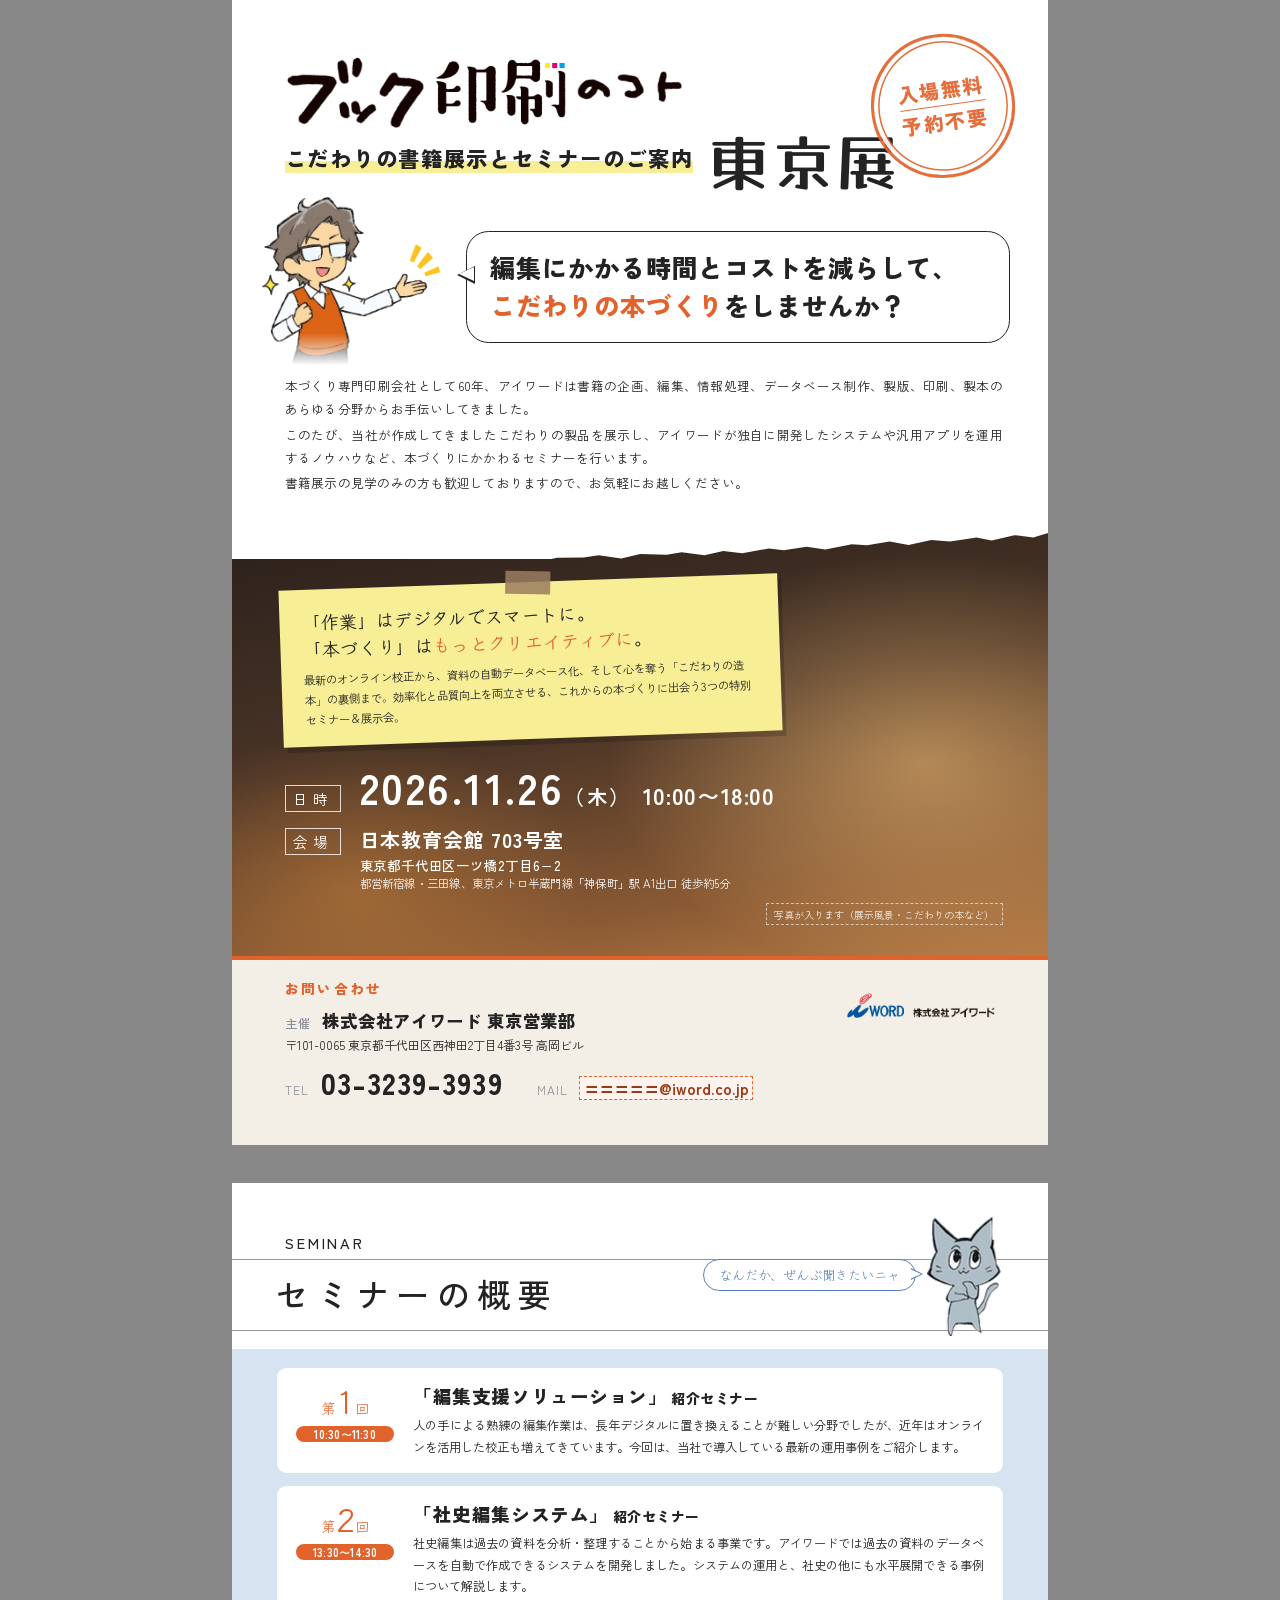
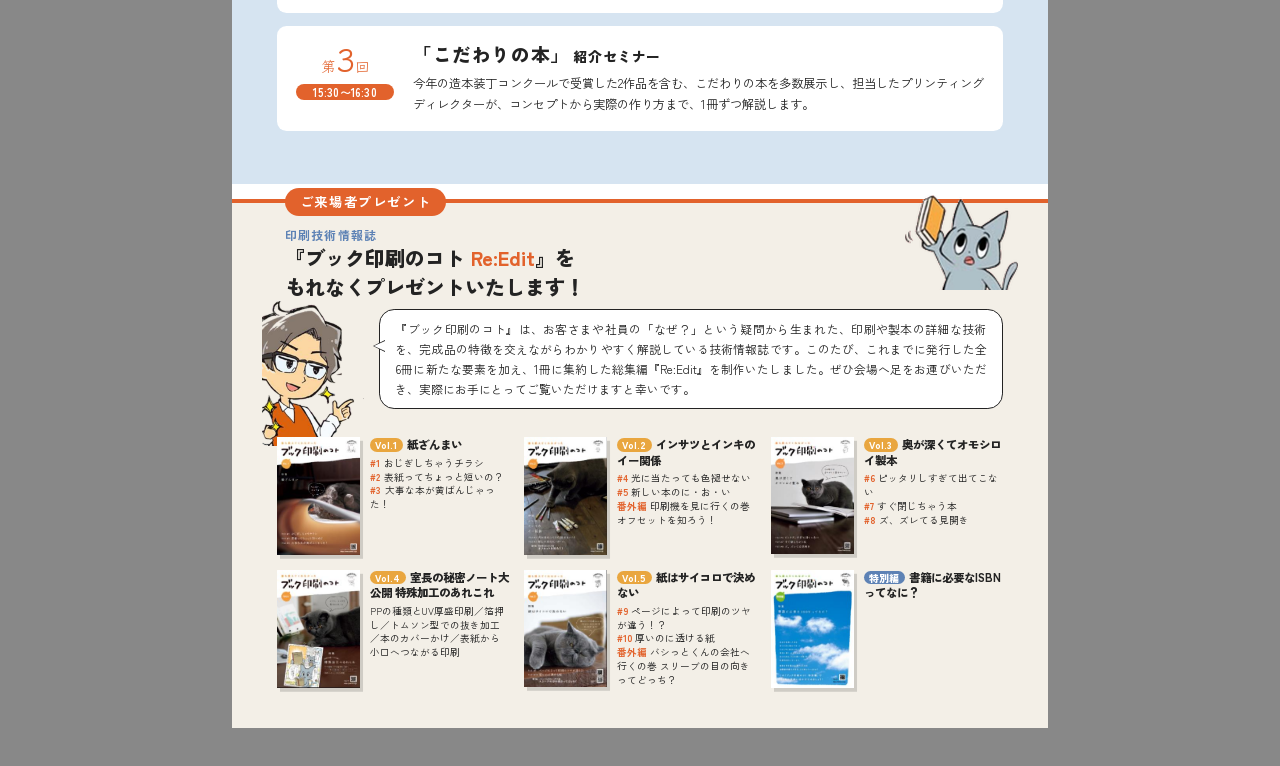
==== flyer/tokyo/index.html @ de614050 "A4両面の東京展版（B案）を新規作成、赤字ツールを切り替え Co-Authored-By: Claude Opus 5.5 <noreply@anthropic.com> Claude-Session" ====
<!doctype html>
<html lang="ja">
<head>
<meta charset="utf-8">
<title>ブック印刷のコト 東京展 チラシ</title>
<link rel="preconnect" href="https://fonts.googleapis.com">
<link rel="preconnect" href="https://fonts.gstatic.com" crossorigin>
<link href="https://fonts.googleapis.com/css2?family=Yusei+Magic&family=Klee+One:wght@600&family=Zen+Kaku+Gothic+New:wght@400;500;700;900&display=swap" rel="stylesheet">
<style>
/*
  仕様：A4片面×2（表・裏）
  用紙サイズ 216×303mm ＝ A4（210×297）＋塗り足し各3mm
  デザイン：前版（A3二つ折り）のテイストを継承／原稿：松谷さんWord版
*/
:root{
  --ink:#232323;
  --blue:#d6e4f1;
  --blue-d:#5d82b5;
  --orange:#e2622c;
  --mustard:#e9a63f;
  --yellow:#f7ee95;
  --cream:#f3efe7;
  --gray:#8b8f96;
  --bleed:3mm;
}
@page{size:216mm 303mm;margin:0}
*{box-sizing:border-box;margin:0;padding:0}
html,body{background:#888}
body{font-family:"Zen Kaku Gothic New",sans-serif;color:var(--ink);-webkit-print-color-adjust:exact;print-color-adjust:exact}
.sheet{width:216mm;height:303mm;position:relative;overflow:hidden;background:#fff;page-break-after:always;margin:0 auto 10mm}
@media print{.sheet{margin:0}}
.ph{background:#fff3ef;outline:.3mm dashed var(--orange);padding:0 1mm;color:#9a3a14}

/* ===== 表面 ===== */
.front .logo{position:absolute;top:calc(var(--bleed) + 11mm);left:12mm;width:112mm}
.front .tenji{position:absolute;top:calc(var(--bleed) + 31mm);left:126mm;font-family:"Yusei Magic",sans-serif;font-size:46pt;line-height:1;letter-spacing:.06em;white-space:nowrap}
.front .guide{position:absolute;top:calc(var(--bleed) + 35mm);left:14mm;font-weight:900;font-size:16pt;letter-spacing:.08em;line-height:1.3}
.front .guide span{background:linear-gradient(transparent 62%, var(--yellow) 62%)}
.front .stamp{position:absolute;top:calc(var(--bleed) + 6mm);right:9mm;width:38mm;height:38mm;border-radius:50%;border:1mm solid var(--orange);box-shadow:inset 0 0 0 1.1mm #fff,inset 0 0 0 1.5mm var(--orange);color:var(--orange);display:flex;flex-direction:column;align-items:center;justify-content:center;gap:1mm;font-weight:900;transform:rotate(-8deg);opacity:.92;z-index:3}
.front .stamp span{font-size:15pt;letter-spacing:.08em;line-height:1.2}
.front .stamp span:first-child{border-bottom:.4mm solid var(--orange);padding-bottom:1mm}
.front .presen{position:absolute;top:calc(var(--bleed) + 49mm);left:8mm;width:47mm;-webkit-mask-image:linear-gradient(to bottom,#000 80%,transparent 99%);mask-image:linear-gradient(to bottom,#000 80%,transparent 99%)}
.front .sub{position:absolute;top:calc(var(--bleed) + 58mm);left:62mm;right:10mm;background:#fff;border:.5mm solid var(--ink);border-radius:6mm;padding:4.5mm 6mm;font-weight:900;font-size:19pt;line-height:1.5;letter-spacing:.04em}
.front .sub em{font-style:normal;color:var(--orange)}
.front .sub::before{content:"";position:absolute;left:-5.2mm;top:9mm;border:2.6mm solid transparent;border-right:4.8mm solid var(--ink)}
.front .sub::after{content:"";position:absolute;left:-4.1mm;top:9.5mm;border:2.1mm solid transparent;border-right:4.2mm solid #fff}
.front .intro{position:absolute;top:calc(var(--bleed) + 96mm);left:14mm;right:12mm;font-size:9.4pt;line-height:1.85;text-align:justify;letter-spacing:.02em}
.front .intro p+p{margin-top:.6mm}
.front .photo{position:absolute;left:0;right:0;top:140mm;height:113mm;
  background:
    radial-gradient(120mm 80mm at 85% 55%, rgba(240,190,120,.55), transparent 70%),
    radial-gradient(90mm 60mm at 15% 85%, rgba(200,130,60,.5), transparent 70%),
    linear-gradient(170deg,#2b211c 0%,#4a3426 45%,#8a5a34 80%,#b47a44 100%);}
.front .torn{position:absolute;left:0;top:136mm;width:216mm;height:12mm;z-index:1}
.front .photo-note{position:absolute;right:12mm;top:239mm;font-size:7.5pt;color:rgba(255,255,255,.8);border:.3mm dashed rgba(255,255,255,.6);padding:.6mm 2mm}
.front .sticky{position:absolute;top:154mm;left:13mm;width:132mm;background:var(--yellow);padding:5mm 6mm 4.5mm;transform:rotate(-2deg);box-shadow:1mm 1.5mm 0 rgba(0,0,0,.18);z-index:2}
.front .sticky::before{content:"";position:absolute;top:-3mm;left:50%;width:12mm;height:6mm;margin-left:-6mm;background:#9a7d5e;opacity:.85;transform:rotate(3deg)}
.front .sticky h3{font-family:"Klee One",cursive;font-weight:600;font-size:13.5pt;line-height:1.5;letter-spacing:.02em}
.front .sticky h3 em{font-style:normal;color:var(--orange)}
.front .sticky p{font-size:8.6pt;line-height:1.75;margin-top:1.8mm}
.front .when{position:absolute;left:14mm;right:12mm;top:200mm;color:#fff;display:grid;grid-template-columns:auto 1fr;column-gap:5mm;row-gap:2mm;align-items:baseline;z-index:2}
.front .when dt{font-size:11pt;letter-spacing:.3em;border:.3mm solid rgba(255,255,255,.8);padding:.5mm 2mm}
.front .when dd{font-size:15pt;letter-spacing:.04em;line-height:1.45;font-weight:700}
.front .when .date{font-size:32pt;font-weight:700;letter-spacing:.06em}
.front .when .date small{font-size:15pt}
.front .when .time{font-size:17pt;margin-left:3mm}
.front .when .addr{display:block;font-size:10pt;font-weight:500;margin-top:.5mm}
.front .when .acc{display:block;font-size:8.6pt;font-weight:400;opacity:.92;letter-spacing:.02em}
.contact-band{position:absolute;left:0;right:0;bottom:0;height:calc(var(--bleed) + 47mm);background:var(--cream);padding:5mm 12mm 0 14mm;border-top:1.2mm solid var(--orange)}
.contact-band h4{font-size:10pt;font-weight:900;letter-spacing:.25em;color:var(--orange)}
.contact-band .org{font-size:13pt;font-weight:900;margin-top:2.5mm;letter-spacing:.04em}
.contact-band .org small{font-size:9pt;color:var(--gray);font-weight:500;margin-right:3mm;letter-spacing:.1em}
.contact-band .adr{font-size:9pt;margin-top:1mm}
.contact-band dl{display:grid;grid-template-columns:auto auto auto 1fr;column-gap:3mm;align-items:baseline;margin-top:2mm}
.contact-band dt{font-size:9pt;color:var(--gray);letter-spacing:.1em}
.contact-band dd{font-size:11.5pt;font-weight:700}
.contact-band dd.tel{font-size:22pt;font-weight:900;letter-spacing:.04em;margin-right:6mm}
.contact-band .iw{position:absolute;right:12mm;top:7mm;width:44mm;mix-blend-mode:multiply}

/* ===== 裏面 ===== */
.back .file-head{position:absolute;top:calc(var(--bleed) + 10mm);left:0;right:0}
.back .file-head .no{display:block;font-size:11pt;letter-spacing:.2em;font-weight:500;padding:0 0 1.5mm 14mm;border-bottom:.3mm solid #999}
.back .file-head h2{font-weight:500;font-size:25pt;letter-spacing:.22em;padding:2.5mm 0 3mm 11.5mm;border-bottom:.3mm solid #999}
.back .nyao{position:absolute;top:calc(var(--bleed) + 6mm);right:12mm;width:20mm;z-index:3}
.back .nyao-say{position:absolute;top:calc(var(--bleed) + 17mm);right:35mm;background:#fff;border:.35mm solid var(--blue-d);border-radius:5mm;padding:1.5mm 4mm;font-family:"Klee One",cursive;font-size:10pt;color:var(--blue-d);z-index:3;white-space:nowrap}
.back .nyao-say::before{content:"";position:absolute;right:-3.6mm;top:2.2mm;border:1.8mm solid transparent;border-left:3.4mm solid var(--blue-d)}
.back .nyao-say::after{content:"";position:absolute;right:-2.9mm;top:2.55mm;border:1.45mm solid transparent;border-left:3mm solid #fff}
.back .panel{position:absolute;left:0;right:0;top:calc(var(--bleed) + 41mm);height:115mm;background:var(--blue)}
.back .cards{position:absolute;top:calc(var(--bleed) + 46mm);left:12mm;right:12mm;display:flex;flex-direction:column;gap:3.5mm}
.card{background:#fff;border-radius:2.5mm;padding:4mm 5mm;display:grid;grid-template-columns:26mm 1fr;gap:5mm;align-items:start}
.card .num{font-family:"Klee One",cursive;text-align:center;line-height:1.1;color:var(--orange)}
.card .num b{font-size:24pt;font-weight:600}
.card .num small{font-size:11pt}
.card .num .tm{display:block;margin-top:2mm;font-family:"Zen Kaku Gothic New";font-size:8.5pt;font-weight:700;color:#fff;background:var(--orange);border-radius:4mm;padding:.5mm 0;letter-spacing:.02em}
.card h3{font-size:14pt;font-weight:900;line-height:1.4;letter-spacing:.03em}
.card h3 small{font-size:10.5pt;margin-left:1mm}
.card p{font-size:9.2pt;line-height:1.75;margin-top:1.5mm;text-align:justify}
.back .gift{position:absolute;left:0;right:0;bottom:0;top:calc(var(--bleed) + 160mm);background:var(--cream);border-top:1.2mm solid var(--orange)}
.back .gift .badge{position:absolute;top:-4mm;left:14mm;background:var(--orange);color:#fff;font-weight:700;font-size:10pt;padding:1.2mm 4mm;border-radius:4mm;letter-spacing:.12em}
.back .gift h3{position:absolute;top:6mm;left:14mm;right:44mm;font-size:15pt;font-weight:900;line-height:1.45}
.back .gift h3 small{display:block;font-size:9pt;color:var(--blue-d);font-weight:700;letter-spacing:.1em}
.back .gift h3 em{font-style:normal;color:var(--orange)}
.back .gift .man{position:absolute;left:8mm;top:26mm;width:27mm}
.back .gift .man-say{position:absolute;left:39mm;right:12mm;top:28mm;background:#fff;border:.35mm solid var(--ink);border-radius:4mm;padding:2.5mm 4mm;font-size:8.8pt;line-height:1.7;text-align:justify}
.back .gift .man-say::before{content:"";position:absolute;left:-3.6mm;top:8mm;border:1.8mm solid transparent;border-right:3.4mm solid var(--ink)}
.back .gift .man-say::after{content:"";position:absolute;left:-2.9mm;top:8.35mm;border:1.45mm solid transparent;border-right:3mm solid #fff}
.back .gift .catb{position:absolute;right:8mm;top:-2mm;width:30mm;z-index:3}
.back .gift .lineup{position:absolute;left:12mm;right:12mm;top:62mm;display:grid;grid-template-columns:repeat(3,1fr);column-gap:4mm;row-gap:4mm}
.vol{display:grid;grid-template-columns:22mm 1fr;gap:2.5mm;align-items:start}
.vol img{width:22mm;box-shadow:.8mm 1mm 0 rgba(0,0,0,.15);display:block}
.vol b{display:block;font-size:8.6pt;font-weight:900;line-height:1.35;margin-bottom:1mm}
.vol b span{display:inline-block;background:var(--mustard);color:#fff;font-size:7.5pt;padding:0 1.5mm;border-radius:2mm;margin-right:1mm}
.vol.sp b span{background:var(--blue-d)}
.vol li{list-style:none;font-size:7.2pt;line-height:1.45;padding-left:.2mm}
.vol li i{font-style:normal;color:var(--orange);font-weight:700;margin-right:.8mm}
</style>
</head>
<body>

<!-- ============ 表面 ============ -->
<section class="sheet front">
  <img class="logo" src="assets/logo_bookinsatsu.png" alt="ブック印刷のコト">
  <span class="tenji">東京展</span>
  <div class="stamp"><span>入場無料</span><span>予約不要</span></div>
  <p class="guide"><span>こだわりの書籍展示とセミナーのご案内</span></p>

  <img class="presen" src="assets/presen.png" alt="メガネの熱血プレゼン男子">
  <p class="sub">編集にかかる時間とコストを減らして、<br><em>こだわりの本づくり</em>をしませんか？</p>

  <div class="intro">
    <p>本づくり専門印刷会社として60年、アイワードは書籍の企画、編集、情報処理、データベース制作、製版、印刷、製本のあらゆる分野からお手伝いしてきました。</p>
    <p>このたび、当社が作成してきましたこだわりの製品を展示し、アイワードが独自に開発したシステムや汎用アプリを運用するノウハウなど、本づくりにかかわるセミナーを行います。</p>
    <p>書籍展示の見学のみの方も歓迎しておりますので、お気軽にお越しください。</p>
  </div>

  <div class="photo"></div>
  <svg class="torn" viewBox="0 0 216 12" preserveAspectRatio="none"><path d="M0 0H216V5l-4 1.2-5-.6-6 1.4-4-.8-7 1.1-5-.4-6 1.3-5-.9-6 1-4-.3-7 1.4-5-.7-6 .9-4-.5-7 1.3-5-.6-5 1.1-6-.8-4 .7-7-.2-5 1.2-6-.9-4 .6-7 .1-5 1-6-.6-5 .9-4-.4-7 1.2-5-.5-6 .8-4-.2-6 1-5-.7-6 .9-5-.3-4 .8-7-.4-5 1-6-.6-7 .8H0z" fill="#fff"/></svg>
  <span class="photo-note">写真が入ります（展示風景・こだわりの本など）</span>
  <div class="sticky">
    <h3>「作業」はデジタルでスマートに。<br>「本づくり」は<em>もっとクリエイティブに</em>。</h3>
    <p>最新のオンライン校正から、資料の自動データベース化、そして心を奪う「こだわりの造本」の裏側まで。効率化と品質向上を両立させる、これからの本づくりに出会う3つの特別セミナー＆展示会。</p>
  </div>

  <dl class="when">
    <dt>日時</dt><dd><span class="date">2026.11.26<small>（木）</small></span><span class="time">10:00〜18:00</span></dd>
    <dt>会場</dt><dd>日本教育会館 703号室<span class="addr">東京都千代田区一ツ橋2丁目6−2</span><span class="acc">都営新宿線・三田線、東京メトロ半蔵門線「神保町」駅 A1出口 徒歩約5分</span></dd>
  </dl>

  <div class="contact-band">
    <h4>お問い合わせ</h4>
    <p class="org"><small>主催</small>株式会社アイワード 東京営業部</p>
    <p class="adr">〒101-0065 東京都千代田区西神田2丁目4番3号 高岡ビル</p>
    <dl>
      <dt>TEL</dt><dd class="tel">03-3239-3939</dd>
      <dt>MAIL</dt><dd><span class="ph">〓〓〓〓〓@iword.co.jp</span></dd>
    </dl>
    <img class="iw" src="assets/logo_iword.png" alt="株式会社アイワード">
  </div>
</section>

<!-- ============ 裏面 ============ -->
<section class="sheet back">
  <div class="file-head"><span class="no">SEMINAR</span><h2>セミナーの概要</h2></div>
  <p class="nyao-say">なんだか、ぜんぶ聞きたいニャ</p>
  <img class="nyao" src="assets/cat_nyao.png" alt="にゃお">

  <div class="panel"></div>
  <div class="cards">
    <div class="card"><div class="num"><small>第</small><b>1</b><small>回</small><span class="tm">10:30〜11:30</span></div><div>
      <h3>「編集支援ソリューション」<small>紹介セミナー</small></h3>
      <p>人の手による熟練の編集作業は、長年デジタルに置き換えることが難しい分野でしたが、近年はオンラインを活用した校正も増えてきています。今回は、当社で導入している最新の運用事例をご紹介します。</p></div></div>
    <div class="card"><div class="num"><small>第</small><b>2</b><small>回</small><span class="tm">13:30〜14:30</span></div><div>
      <h3>「社史編集システム」<small>紹介セミナー</small></h3>
      <p>社史編集は過去の資料を分析・整理することから始まる事業です。アイワードでは過去の資料のデータベースを自動で作成できるシステムを開発しました。システムの運用と、社史の他にも水平展開できる事例について解説します。</p></div></div>
    <div class="card"><div class="num"><small>第</small><b>3</b><small>回</small><span class="tm">15:30〜16:30</span></div><div>
      <h3>「こだわりの本」<small>紹介セミナー</small></h3>
      <p>今年の造本装丁コンクールで受賞した2作品を含む、こだわりの本を多数展示し、担当したプリンティングディレクターが、コンセプトから実際の作り方まで、1冊ずつ解説します。</p></div></div>
  </div>

  <div class="gift">
    <span class="badge">ご来場者プレゼント</span>
    <h3><small>印刷技術情報誌</small>『ブック印刷のコト <em>Re:Edit</em>』を<br>もれなくプレゼントいたします！</h3>
    <img class="catb" src="assets/cat_book.png" alt="本を持つにゃお">
    <img class="man" src="assets/man.png" alt="室長">
    <p class="man-say">『ブック印刷のコト』は、お客さまや社員の「なぜ？」という疑問から生まれた、印刷や製本の詳細な技術を、完成品の特徴を交えながらわかりやすく解説している技術情報誌です。このたび、これまでに発行した全6冊に新たな要素を加え、1冊に集約した総集編『Re:Edit』を制作いたしました。ぜひ会場へ足をお運びいただき、実際にお手にとってご覧いただけますと幸いです。</p>

    <div class="lineup">
      <div class="vol"><img src="assets/vol1.png" alt="Vol.1"><div><b><span>Vol.1</span>紙ざんまい</b><ul>
        <li><i>#1</i>おじぎしちゃうチラシ</li><li><i>#2</i>表紙ってちょっと短いの？</li><li><i>#3</i>大事な本が黄ばんじゃった！</li></ul></div></div>
      <div class="vol"><img src="assets/vol2.png" alt="Vol.2"><div><b><span>Vol.2</span>インサツとインキのイー関係</b><ul>
        <li><i>#4</i>光に当たっても色褪せない</li><li><i>#5</i>新しい本のに・お・い</li><li><i>番外編</i>印刷機を見に行くの巻 オフセットを知ろう！</li></ul></div></div>
      <div class="vol"><img src="assets/vol3.png" alt="Vol.3"><div><b><span>Vol.3</span>奥が深くてオモシロイ製本</b><ul>
        <li><i>#6</i>ピッタリしすぎて出てこない</li><li><i>#7</i>すぐ閉じちゃう本</li><li><i>#8</i>ズ、ズレてる見開き</li></ul></div></div>
      <div class="vol"><img src="assets/vol4.png" alt="Vol.4"><div><b><span>Vol.4</span>室長の秘密ノート大公開 特殊加工のあれこれ</b><ul>
        <li>PPの種類とUV厚盛印刷／箔押し／トムソン型での抜き加工／本のカバーかけ／表紙から小口へつながる印刷</li></ul></div></div>
      <div class="vol"><img src="assets/vol5.png" alt="Vol.5"><div><b><span>Vol.5</span>紙はサイコロで決めない</b><ul>
        <li><i>#9</i>ページによって印刷のツヤが違う！？</li><li><i>#10</i>厚いのに透ける紙</li><li><i>番外編</i>バシっとくんの会社へ行くの巻 スリーブの目の向きってどっち？</li></ul></div></div>
      <div class="vol sp"><img src="assets/special.png" alt="特別編"><div><b><span>特別編</span>書籍に必要なISBNってなに？</b></div></div>
    </div>
  </div>
</section>

</body>
</html>
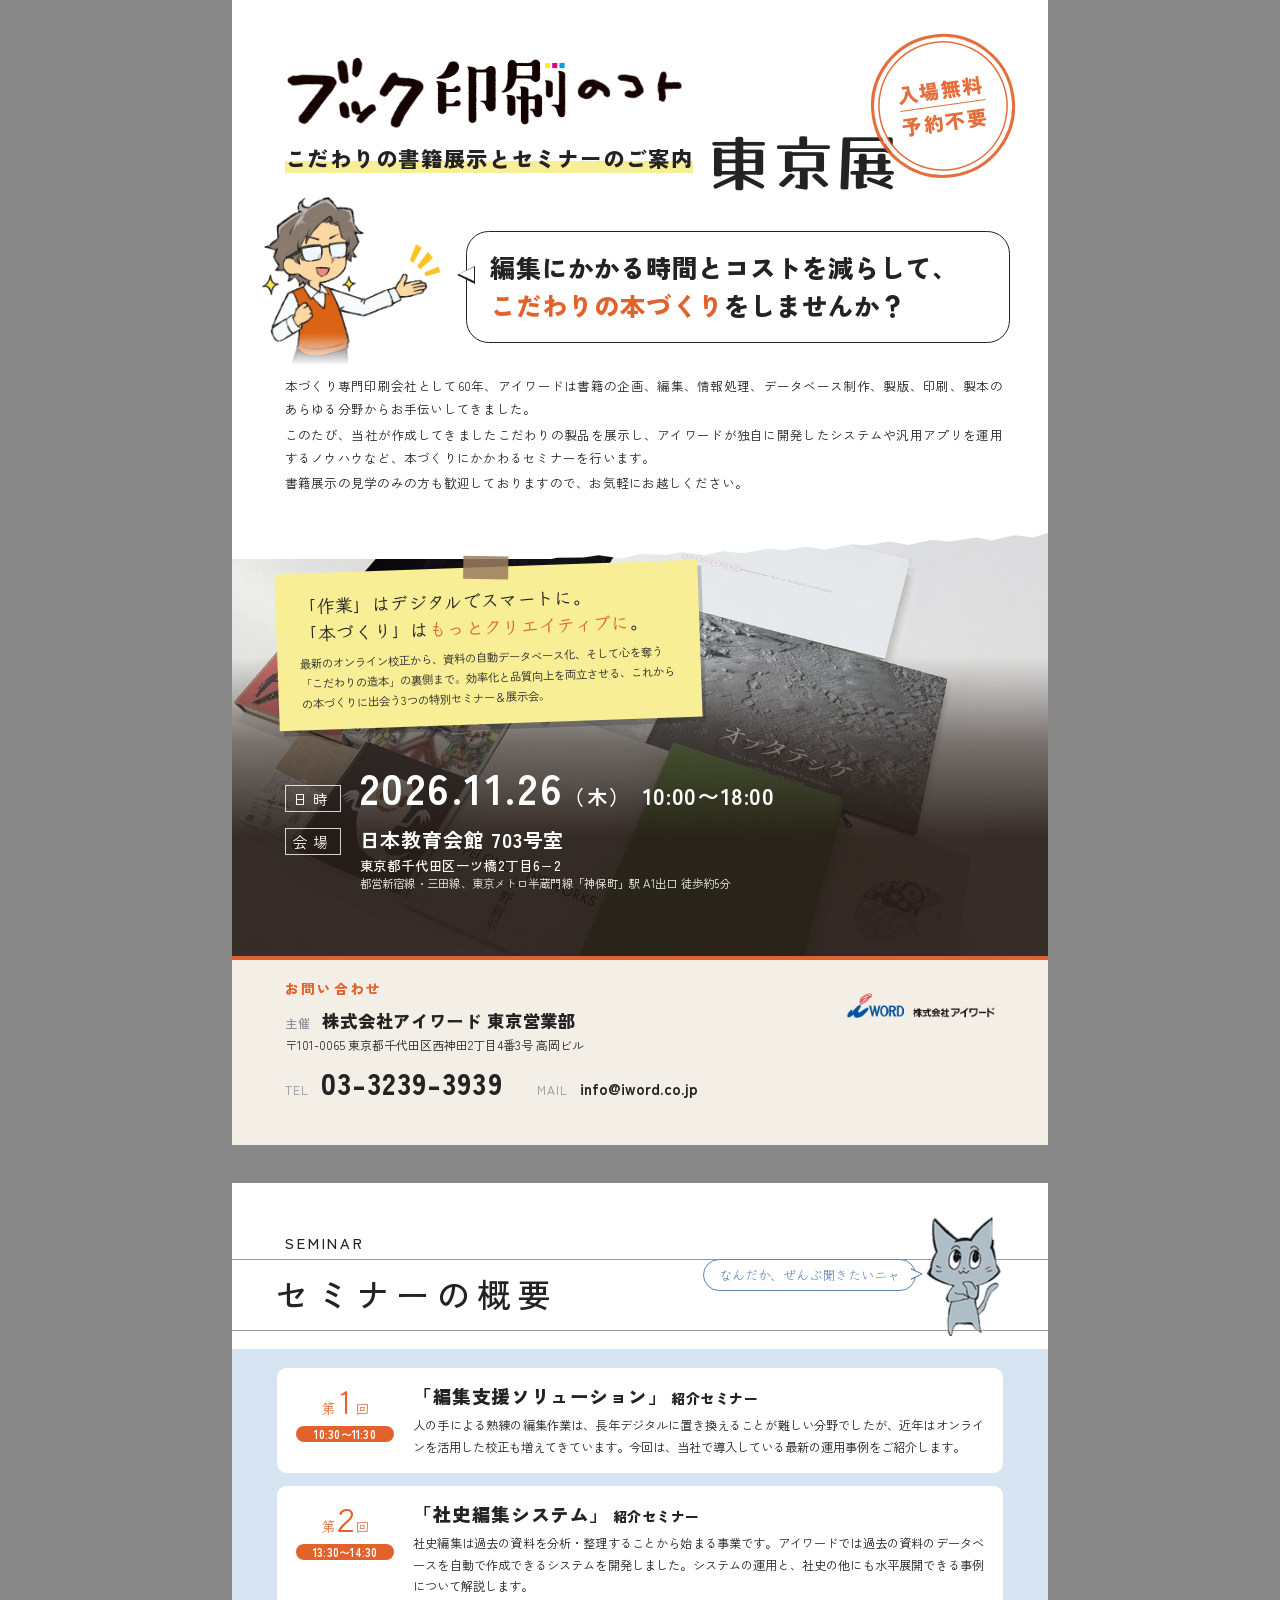
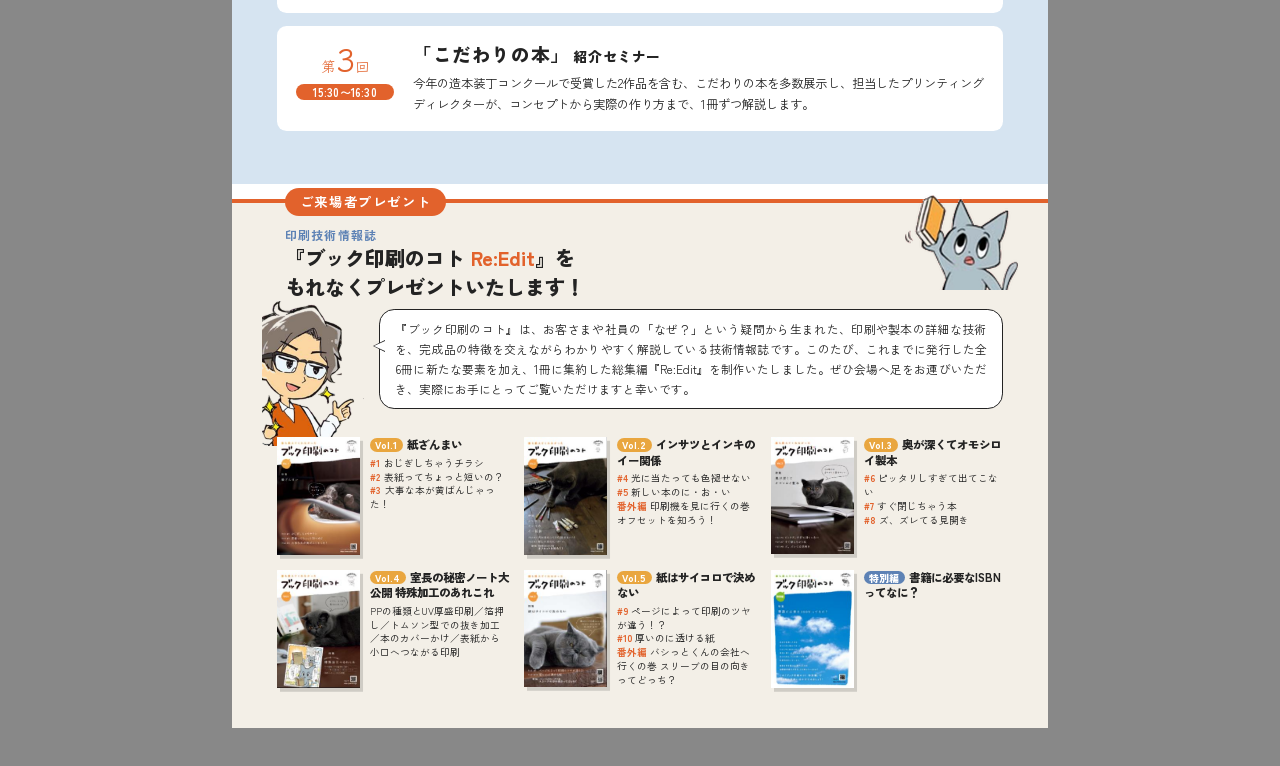
==== commit 14ca32d2: "東京展版：写真を配置、メールアドレスを info@iword.co.jp に Co-Authored-By: Claude Opus 5.5 <noreply@anthropic.com> Claud" ====
--- a/flyer/tokyo/index.html
+++ b/flyer/tokyo/index.html
@@ -46,14 +46,11 @@
 .front .sub::after{content:"";position:absolute;left:-4.1mm;top:9.5mm;border:2.1mm solid transparent;border-right:4.2mm solid #fff}
 .front .intro{position:absolute;top:calc(var(--bleed) + 96mm);left:14mm;right:12mm;font-size:9.4pt;line-height:1.85;text-align:justify;letter-spacing:.02em}
 .front .intro p+p{margin-top:.6mm}
-.front .photo{position:absolute;left:0;right:0;top:140mm;height:113mm;
-  background:
-    radial-gradient(120mm 80mm at 85% 55%, rgba(240,190,120,.55), transparent 70%),
-    radial-gradient(90mm 60mm at 15% 85%, rgba(200,130,60,.5), transparent 70%),
-    linear-gradient(170deg,#2b211c 0%,#4a3426 45%,#8a5a34 80%,#b47a44 100%);}
+.front .photo{position:absolute;left:0;right:0;top:140mm;height:113mm;background:url(assets/photo.jpg) center 40%/cover no-repeat}
+.front .photo::after{content:"";position:absolute;inset:0;background:linear-gradient(to bottom,rgba(35,25,20,0) 30%,rgba(35,25,20,.55) 50%,rgba(35,25,20,.9) 72%)}
 .front .torn{position:absolute;left:0;top:136mm;width:216mm;height:12mm;z-index:1}
 .front .photo-note{position:absolute;right:12mm;top:239mm;font-size:7.5pt;color:rgba(255,255,255,.8);border:.3mm dashed rgba(255,255,255,.6);padding:.6mm 2mm}
-.front .sticky{position:absolute;top:154mm;left:13mm;width:132mm;background:var(--yellow);padding:5mm 6mm 4.5mm;transform:rotate(-2deg);box-shadow:1mm 1.5mm 0 rgba(0,0,0,.18);z-index:2}
+.front .sticky{position:absolute;top:150mm;left:12mm;width:112mm;background:var(--yellow);padding:5mm 6mm 4.5mm;transform:rotate(-2deg);box-shadow:1mm 1.5mm 0 rgba(0,0,0,.18);z-index:2}
 .front .sticky::before{content:"";position:absolute;top:-3mm;left:50%;width:12mm;height:6mm;margin-left:-6mm;background:#9a7d5e;opacity:.85;transform:rotate(3deg)}
 .front .sticky h3{font-family:"Klee One",cursive;font-weight:600;font-size:13.5pt;line-height:1.5;letter-spacing:.02em}
 .front .sticky h3 em{font-style:normal;color:var(--orange)}
@@ -135,8 +132,7 @@
 
   <div class="photo"></div>
   <svg class="torn" viewBox="0 0 216 12" preserveAspectRatio="none"><path d="M0 0H216V5l-4 1.2-5-.6-6 1.4-4-.8-7 1.1-5-.4-6 1.3-5-.9-6 1-4-.3-7 1.4-5-.7-6 .9-4-.5-7 1.3-5-.6-5 1.1-6-.8-4 .7-7-.2-5 1.2-6-.9-4 .6-7 .1-5 1-6-.6-5 .9-4-.4-7 1.2-5-.5-6 .8-4-.2-6 1-5-.7-6 .9-5-.3-4 .8-7-.4-5 1-6-.6-7 .8H0z" fill="#fff"/></svg>
-  <span class="photo-note">写真が入ります（展示風景・こだわりの本など）</span>
-  <div class="sticky">
+    <div class="sticky">
     <h3>「作業」はデジタルでスマートに。<br>「本づくり」は<em>もっとクリエイティブに</em>。</h3>
     <p>最新のオンライン校正から、資料の自動データベース化、そして心を奪う「こだわりの造本」の裏側まで。効率化と品質向上を両立させる、これからの本づくりに出会う3つの特別セミナー＆展示会。</p>
   </div>
@@ -152,7 +148,7 @@
     <p class="adr">〒101-0065 東京都千代田区西神田2丁目4番3号 高岡ビル</p>
     <dl>
       <dt>TEL</dt><dd class="tel">03-3239-3939</dd>
-      <dt>MAIL</dt><dd><span class="ph">〓〓〓〓〓@iword.co.jp</span></dd>
+      <dt>MAIL</dt><dd>info@iword.co.jp</dd>
     </dl>
     <img class="iw" src="assets/logo_iword.png" alt="株式会社アイワード">
   </div>
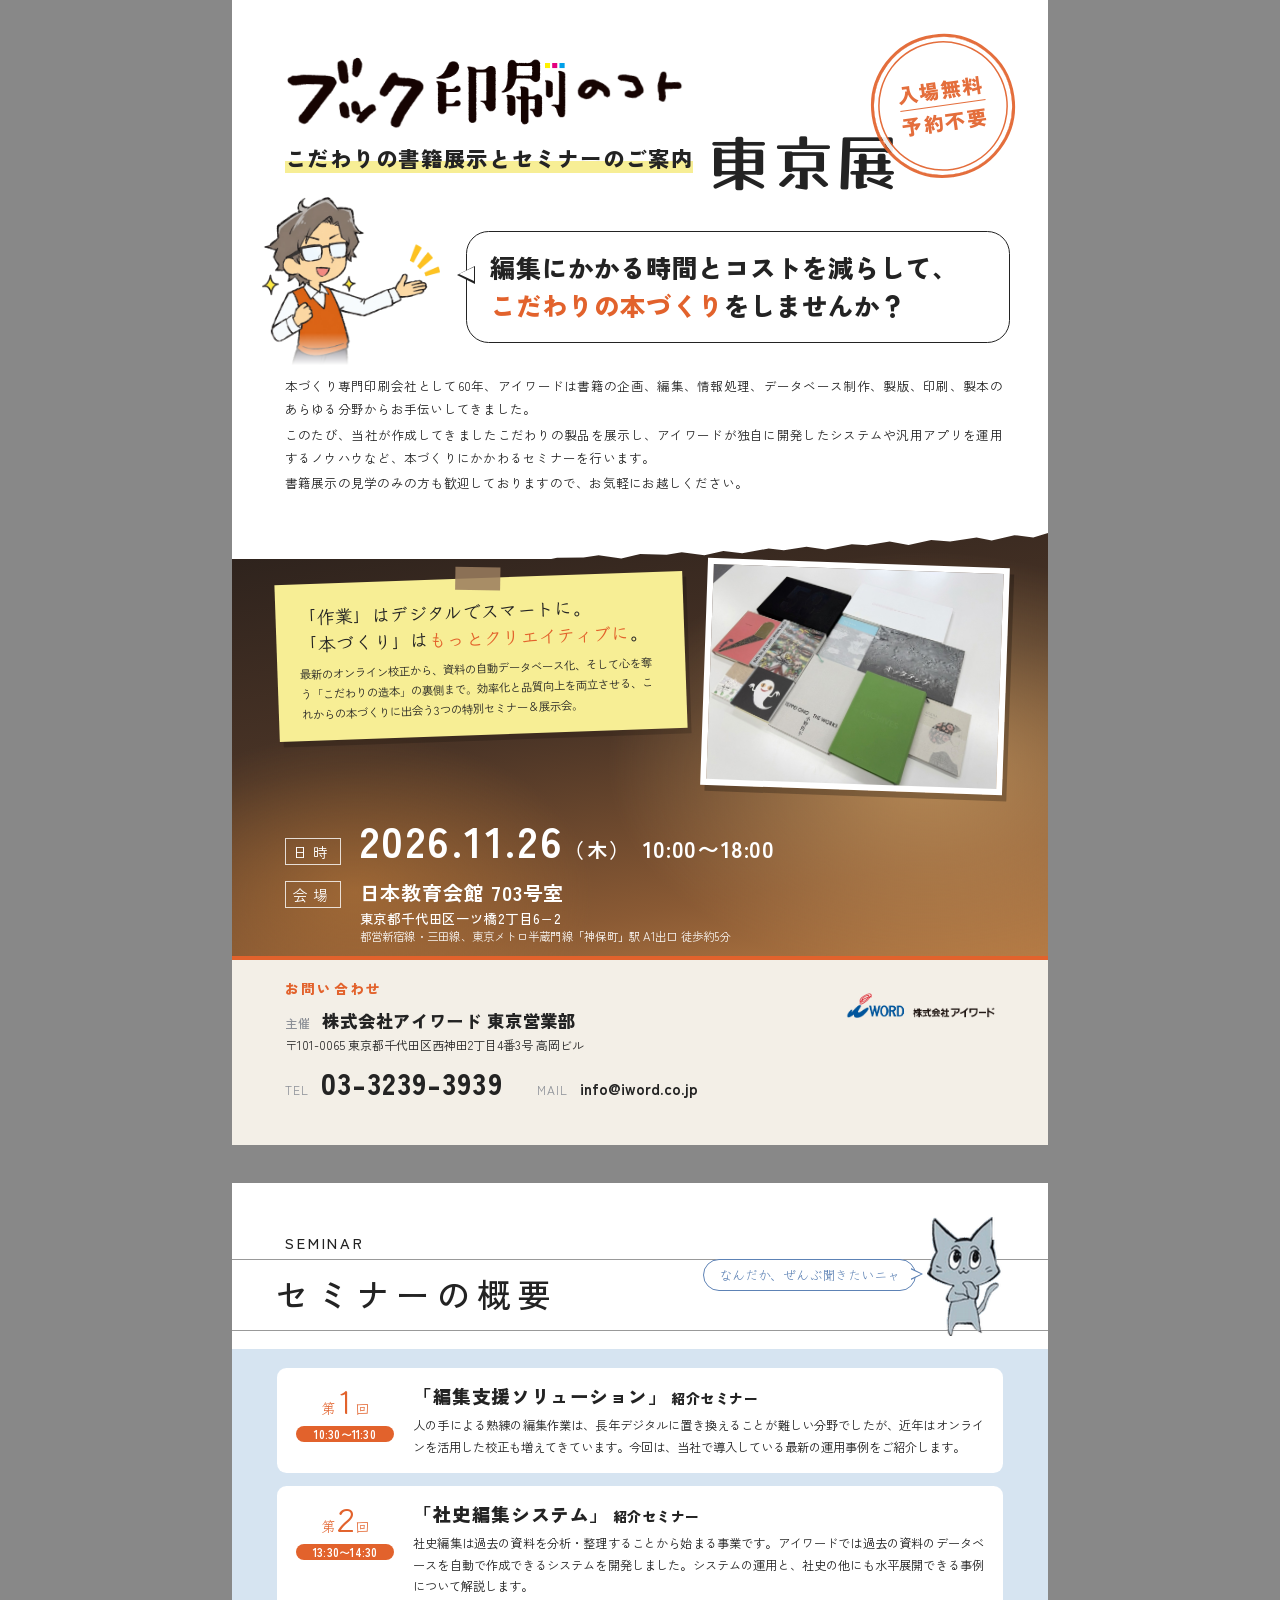
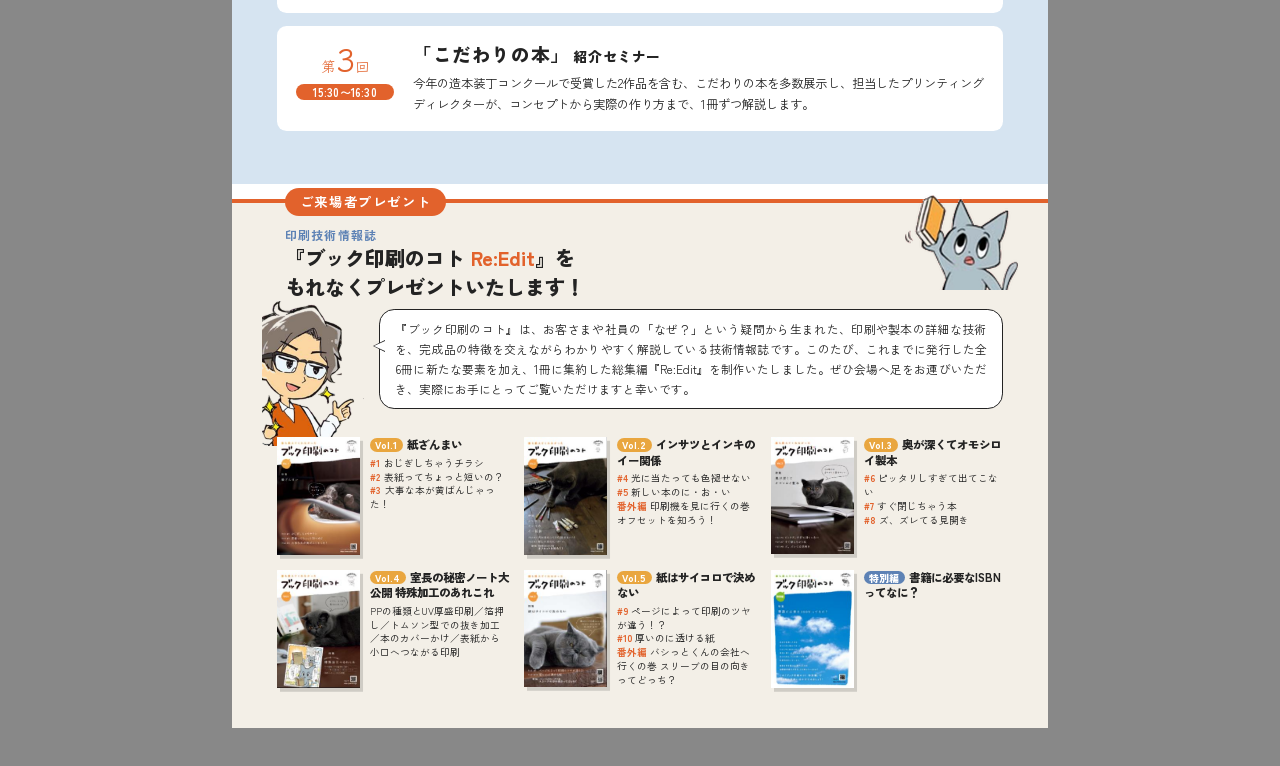
==== commit 381bb609: "東京展版：写真を全面から窓枠に変更 Co-Authored-By: Claude Opus 5.5 <noreply@anthropic.com> Claude-Session: https://cl" ====
--- a/flyer/tokyo/index.html
+++ b/flyer/tokyo/index.html
@@ -46,16 +46,20 @@
 .front .sub::after{content:"";position:absolute;left:-4.1mm;top:9.5mm;border:2.1mm solid transparent;border-right:4.2mm solid #fff}
 .front .intro{position:absolute;top:calc(var(--bleed) + 96mm);left:14mm;right:12mm;font-size:9.4pt;line-height:1.85;text-align:justify;letter-spacing:.02em}
 .front .intro p+p{margin-top:.6mm}
-.front .photo{position:absolute;left:0;right:0;top:140mm;height:113mm;background:url(assets/photo.jpg) center 40%/cover no-repeat}
-.front .photo::after{content:"";position:absolute;inset:0;background:linear-gradient(to bottom,rgba(35,25,20,0) 30%,rgba(35,25,20,.55) 50%,rgba(35,25,20,.9) 72%)}
+.front .photo{position:absolute;left:0;right:0;top:140mm;height:113mm;
+  background:
+    radial-gradient(120mm 80mm at 85% 55%, rgba(240,190,120,.55), transparent 70%),
+    radial-gradient(90mm 60mm at 15% 85%, rgba(200,130,60,.5), transparent 70%),
+    linear-gradient(170deg,#2b211c 0%,#4a3426 45%,#8a5a34 80%,#b47a44 100%);}
+.front .window{position:absolute;top:149mm;right:11mm;width:80mm;height:60mm;background:url(assets/photo.jpg) center/cover no-repeat;border:1.8mm solid #fff;box-shadow:1.2mm 1.6mm 0 rgba(0,0,0,.25);transform:rotate(2deg);z-index:2}
 .front .torn{position:absolute;left:0;top:136mm;width:216mm;height:12mm;z-index:1}
 .front .photo-note{position:absolute;right:12mm;top:239mm;font-size:7.5pt;color:rgba(255,255,255,.8);border:.3mm dashed rgba(255,255,255,.6);padding:.6mm 2mm}
-.front .sticky{position:absolute;top:150mm;left:12mm;width:112mm;background:var(--yellow);padding:5mm 6mm 4.5mm;transform:rotate(-2deg);box-shadow:1mm 1.5mm 0 rgba(0,0,0,.18);z-index:2}
+.front .sticky{position:absolute;top:153mm;left:12mm;width:108mm;background:var(--yellow);padding:5mm 6mm 4.5mm;transform:rotate(-2deg);box-shadow:1mm 1.5mm 0 rgba(0,0,0,.18);z-index:2}
 .front .sticky::before{content:"";position:absolute;top:-3mm;left:50%;width:12mm;height:6mm;margin-left:-6mm;background:#9a7d5e;opacity:.85;transform:rotate(3deg)}
 .front .sticky h3{font-family:"Klee One",cursive;font-weight:600;font-size:13.5pt;line-height:1.5;letter-spacing:.02em}
 .front .sticky h3 em{font-style:normal;color:var(--orange)}
 .front .sticky p{font-size:8.6pt;line-height:1.75;margin-top:1.8mm}
-.front .when{position:absolute;left:14mm;right:12mm;top:200mm;color:#fff;display:grid;grid-template-columns:auto 1fr;column-gap:5mm;row-gap:2mm;align-items:baseline;z-index:2}
+.front .when{position:absolute;left:14mm;right:12mm;top:214mm;color:#fff;display:grid;grid-template-columns:auto 1fr;column-gap:5mm;row-gap:2mm;align-items:baseline;z-index:2}
 .front .when dt{font-size:11pt;letter-spacing:.3em;border:.3mm solid rgba(255,255,255,.8);padding:.5mm 2mm}
 .front .when dd{font-size:15pt;letter-spacing:.04em;line-height:1.45;font-weight:700}
 .front .when .date{font-size:32pt;font-weight:700;letter-spacing:.06em}
@@ -131,6 +135,7 @@
   </div>
 
   <div class="photo"></div>
+  <div class="window" role="img" aria-label="展示する本の写真"></div>
   <svg class="torn" viewBox="0 0 216 12" preserveAspectRatio="none"><path d="M0 0H216V5l-4 1.2-5-.6-6 1.4-4-.8-7 1.1-5-.4-6 1.3-5-.9-6 1-4-.3-7 1.4-5-.7-6 .9-4-.5-7 1.3-5-.6-5 1.1-6-.8-4 .7-7-.2-5 1.2-6-.9-4 .6-7 .1-5 1-6-.6-5 .9-4-.4-7 1.2-5-.5-6 .8-4-.2-6 1-5-.7-6 .9-5-.3-4 .8-7-.4-5 1-6-.6-7 .8H0z" fill="#fff"/></svg>
     <div class="sticky">
     <h3>「作業」はデジタルでスマートに。<br>「本づくり」は<em>もっとクリエイティブに</em>。</h3>
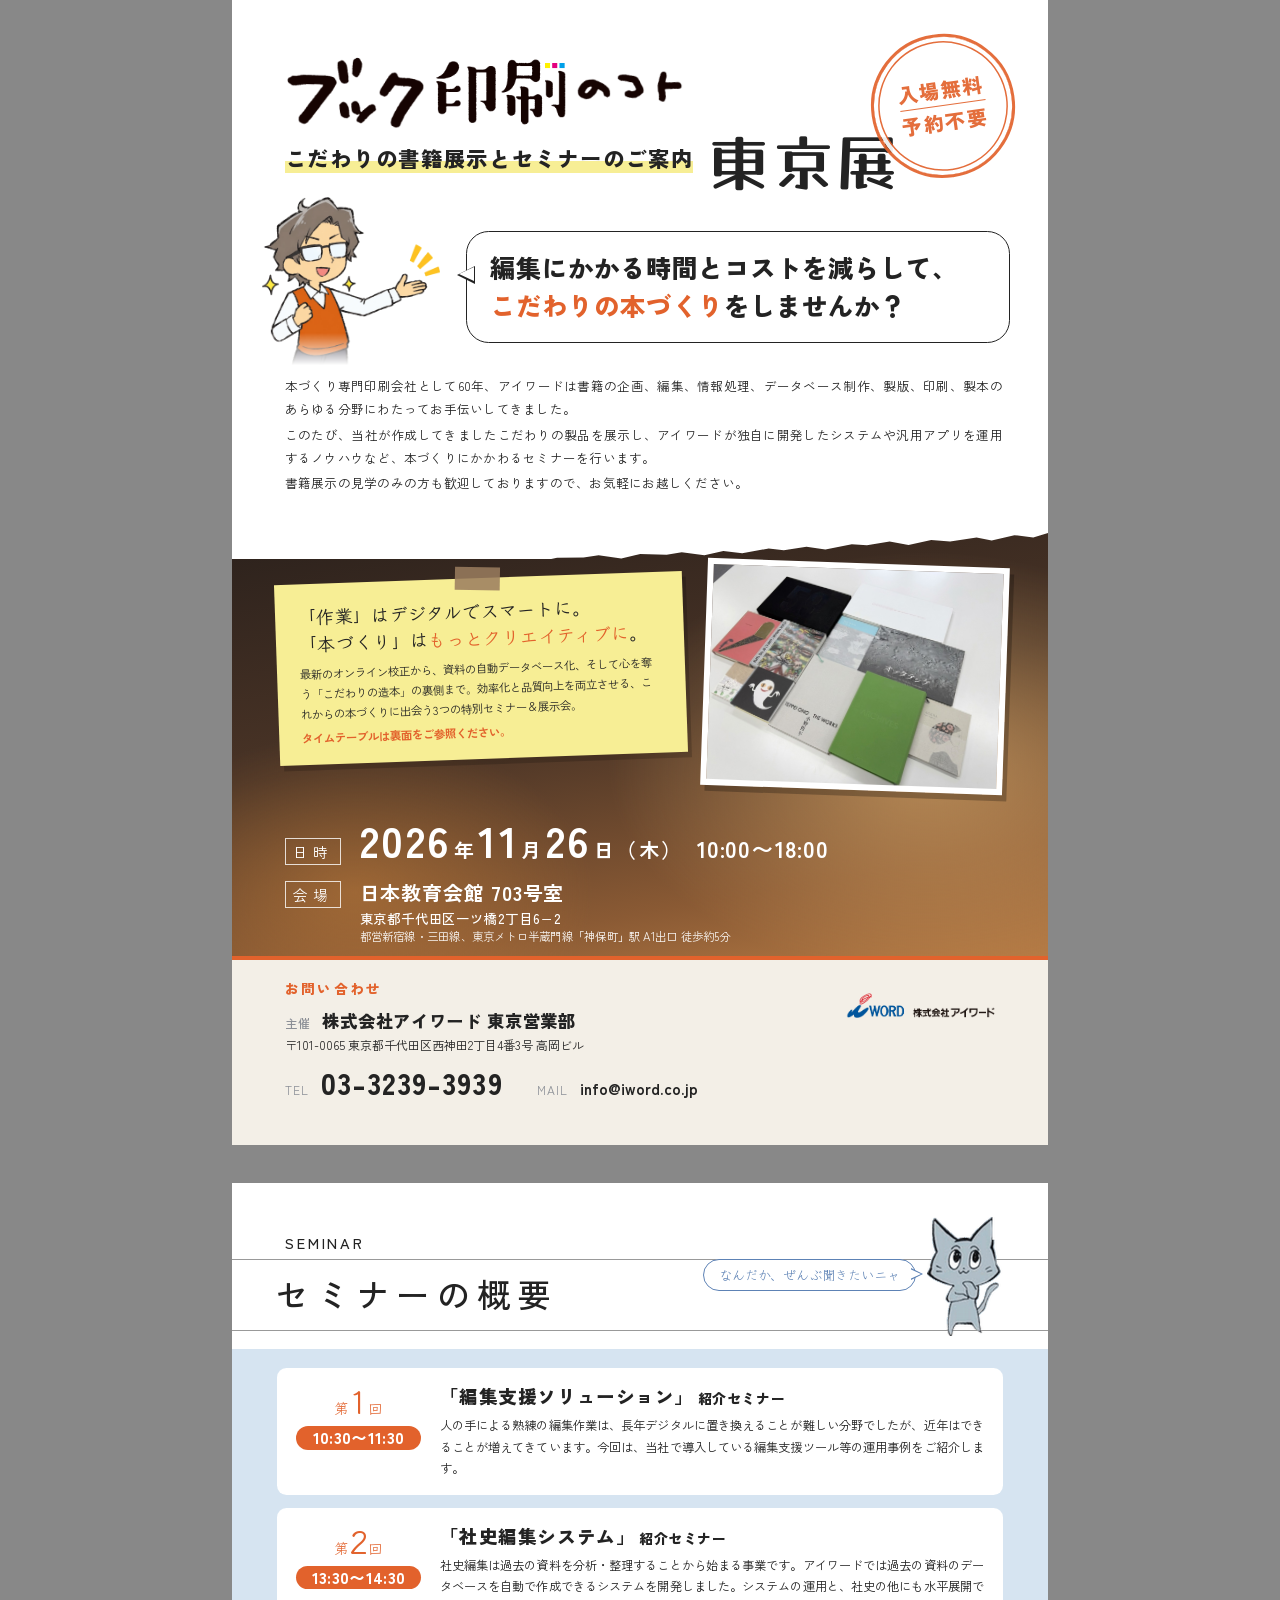
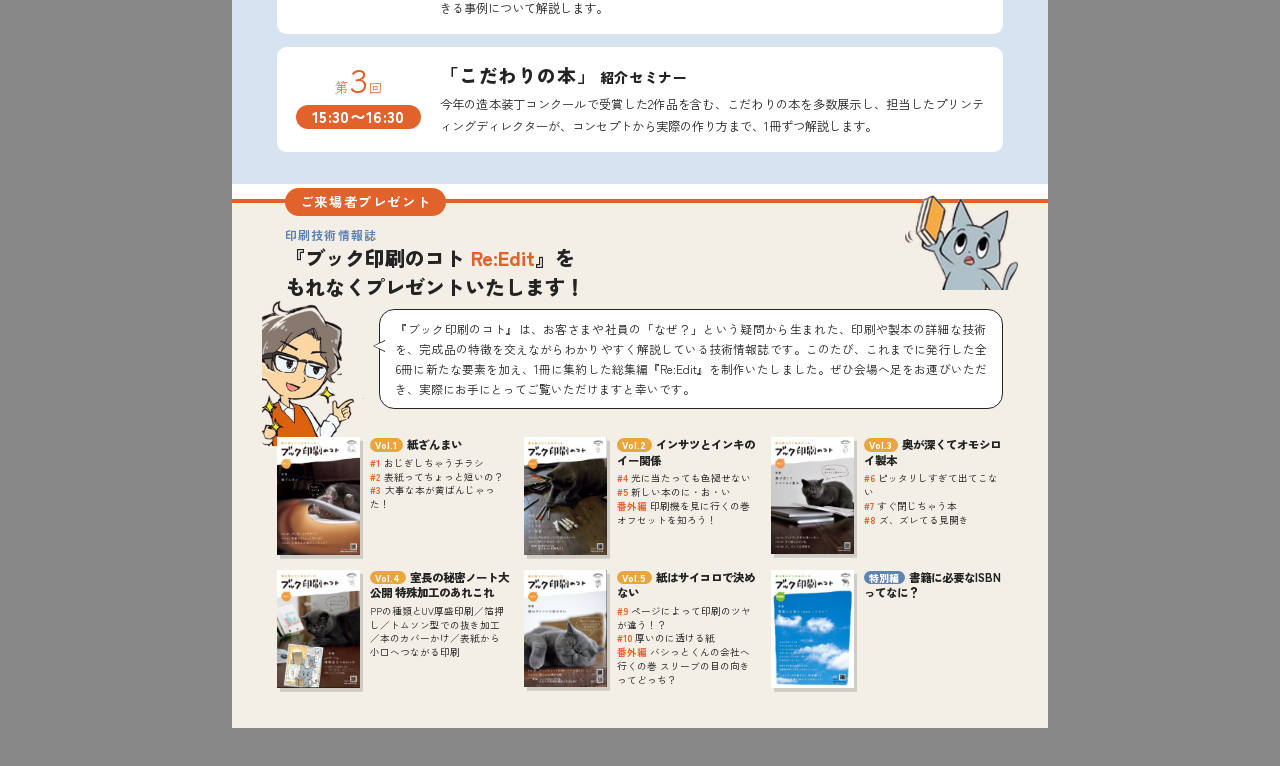
==== commit 62c7c0f5: "東京展版：第13回赤字を反映 Co-Authored-By: Claude Opus 5.5 <noreply@anthropic.com> Claude-Session: https://claud" ====
--- a/flyer/tokyo/index.html
+++ b/flyer/tokyo/index.html
@@ -59,11 +59,12 @@
 .front .sticky h3{font-family:"Klee One",cursive;font-weight:600;font-size:13.5pt;line-height:1.5;letter-spacing:.02em}
 .front .sticky h3 em{font-style:normal;color:var(--orange)}
 .front .sticky p{font-size:8.6pt;line-height:1.75;margin-top:1.8mm}
+.front .sticky p.tt{margin-top:1mm;font-weight:700;color:var(--orange)}
 .front .when{position:absolute;left:14mm;right:12mm;top:214mm;color:#fff;display:grid;grid-template-columns:auto 1fr;column-gap:5mm;row-gap:2mm;align-items:baseline;z-index:2}
 .front .when dt{font-size:11pt;letter-spacing:.3em;border:.3mm solid rgba(255,255,255,.8);padding:.5mm 2mm}
 .front .when dd{font-size:15pt;letter-spacing:.04em;line-height:1.45;font-weight:700}
 .front .when .date{font-size:32pt;font-weight:700;letter-spacing:.06em}
-.front .when .date small{font-size:15pt}
+.front .when .date small{font-size:15pt;margin:0 .5mm}
 .front .when .time{font-size:17pt;margin-left:3mm}
 .front .when .addr{display:block;font-size:10pt;font-weight:500;margin-top:.5mm}
 .front .when .acc{display:block;font-size:8.6pt;font-weight:400;opacity:.92;letter-spacing:.02em}
@@ -88,11 +89,11 @@
 .back .nyao-say::after{content:"";position:absolute;right:-2.9mm;top:2.55mm;border:1.45mm solid transparent;border-left:3mm solid #fff}
 .back .panel{position:absolute;left:0;right:0;top:calc(var(--bleed) + 41mm);height:115mm;background:var(--blue)}
 .back .cards{position:absolute;top:calc(var(--bleed) + 46mm);left:12mm;right:12mm;display:flex;flex-direction:column;gap:3.5mm}
-.card{background:#fff;border-radius:2.5mm;padding:4mm 5mm;display:grid;grid-template-columns:26mm 1fr;gap:5mm;align-items:start}
+.card{background:#fff;border-radius:2.5mm;padding:4mm 5mm;display:grid;grid-template-columns:33mm 1fr;gap:5mm;align-items:start}
 .card .num{font-family:"Klee One",cursive;text-align:center;line-height:1.1;color:var(--orange)}
 .card .num b{font-size:24pt;font-weight:600}
 .card .num small{font-size:11pt}
-.card .num .tm{display:block;margin-top:2mm;font-family:"Zen Kaku Gothic New";font-size:8.5pt;font-weight:700;color:#fff;background:var(--orange);border-radius:4mm;padding:.5mm 0;letter-spacing:.02em}
+.card .num .tm{display:block;margin-top:2mm;font-family:"Zen Kaku Gothic New";font-size:12pt;font-weight:900;color:#fff;background:var(--orange);border-radius:5mm;padding:.8mm 0;letter-spacing:.02em}
 .card h3{font-size:14pt;font-weight:900;line-height:1.4;letter-spacing:.03em}
 .card h3 small{font-size:10.5pt;margin-left:1mm}
 .card p{font-size:9.2pt;line-height:1.75;margin-top:1.5mm;text-align:justify}
@@ -129,7 +130,7 @@
   <p class="sub">編集にかかる時間とコストを減らして、<br><em>こだわりの本づくり</em>をしませんか？</p>
 
   <div class="intro">
-    <p>本づくり専門印刷会社として60年、アイワードは書籍の企画、編集、情報処理、データベース制作、製版、印刷、製本のあらゆる分野からお手伝いしてきました。</p>
+    <p>本づくり専門印刷会社として60年、アイワードは書籍の企画、編集、情報処理、データベース制作、製版、印刷、製本のあらゆる分野にわたってお手伝いしてきました。</p>
     <p>このたび、当社が作成してきましたこだわりの製品を展示し、アイワードが独自に開発したシステムや汎用アプリを運用するノウハウなど、本づくりにかかわるセミナーを行います。</p>
     <p>書籍展示の見学のみの方も歓迎しておりますので、お気軽にお越しください。</p>
   </div>
@@ -140,10 +141,11 @@
     <div class="sticky">
     <h3>「作業」はデジタルでスマートに。<br>「本づくり」は<em>もっとクリエイティブに</em>。</h3>
     <p>最新のオンライン校正から、資料の自動データベース化、そして心を奪う「こだわりの造本」の裏側まで。効率化と品質向上を両立させる、これからの本づくりに出会う3つの特別セミナー＆展示会。</p>
+    <p class="tt">タイムテーブルは裏面をご参照ください。</p>
   </div>
 
   <dl class="when">
-    <dt>日時</dt><dd><span class="date">2026.11.26<small>（木）</small></span><span class="time">10:00〜18:00</span></dd>
+    <dt>日時</dt><dd><span class="date">2026<small>年</small>11<small>月</small>26<small>日（木）</small></span><span class="time">10:00〜18:00</span></dd>
     <dt>会場</dt><dd>日本教育会館 703号室<span class="addr">東京都千代田区一ツ橋2丁目6−2</span><span class="acc">都営新宿線・三田線、東京メトロ半蔵門線「神保町」駅 A1出口 徒歩約5分</span></dd>
   </dl>
 
@@ -169,7 +171,7 @@
   <div class="cards">
     <div class="card"><div class="num"><small>第</small><b>1</b><small>回</small><span class="tm">10:30〜11:30</span></div><div>
       <h3>「編集支援ソリューション」<small>紹介セミナー</small></h3>
-      <p>人の手による熟練の編集作業は、長年デジタルに置き換えることが難しい分野でしたが、近年はオンラインを活用した校正も増えてきています。今回は、当社で導入している最新の運用事例をご紹介します。</p></div></div>
+      <p>人の手による熟練の編集作業は、長年デジタルに置き換えることが難しい分野でしたが、近年はできることが増えてきています。今回は、当社で導入している編集支援ツール等の運用事例をご紹介します。</p></div></div>
     <div class="card"><div class="num"><small>第</small><b>2</b><small>回</small><span class="tm">13:30〜14:30</span></div><div>
       <h3>「社史編集システム」<small>紹介セミナー</small></h3>
       <p>社史編集は過去の資料を分析・整理することから始まる事業です。アイワードでは過去の資料のデータベースを自動で作成できるシステムを開発しました。システムの運用と、社史の他にも水平展開できる事例について解説します。</p></div></div>
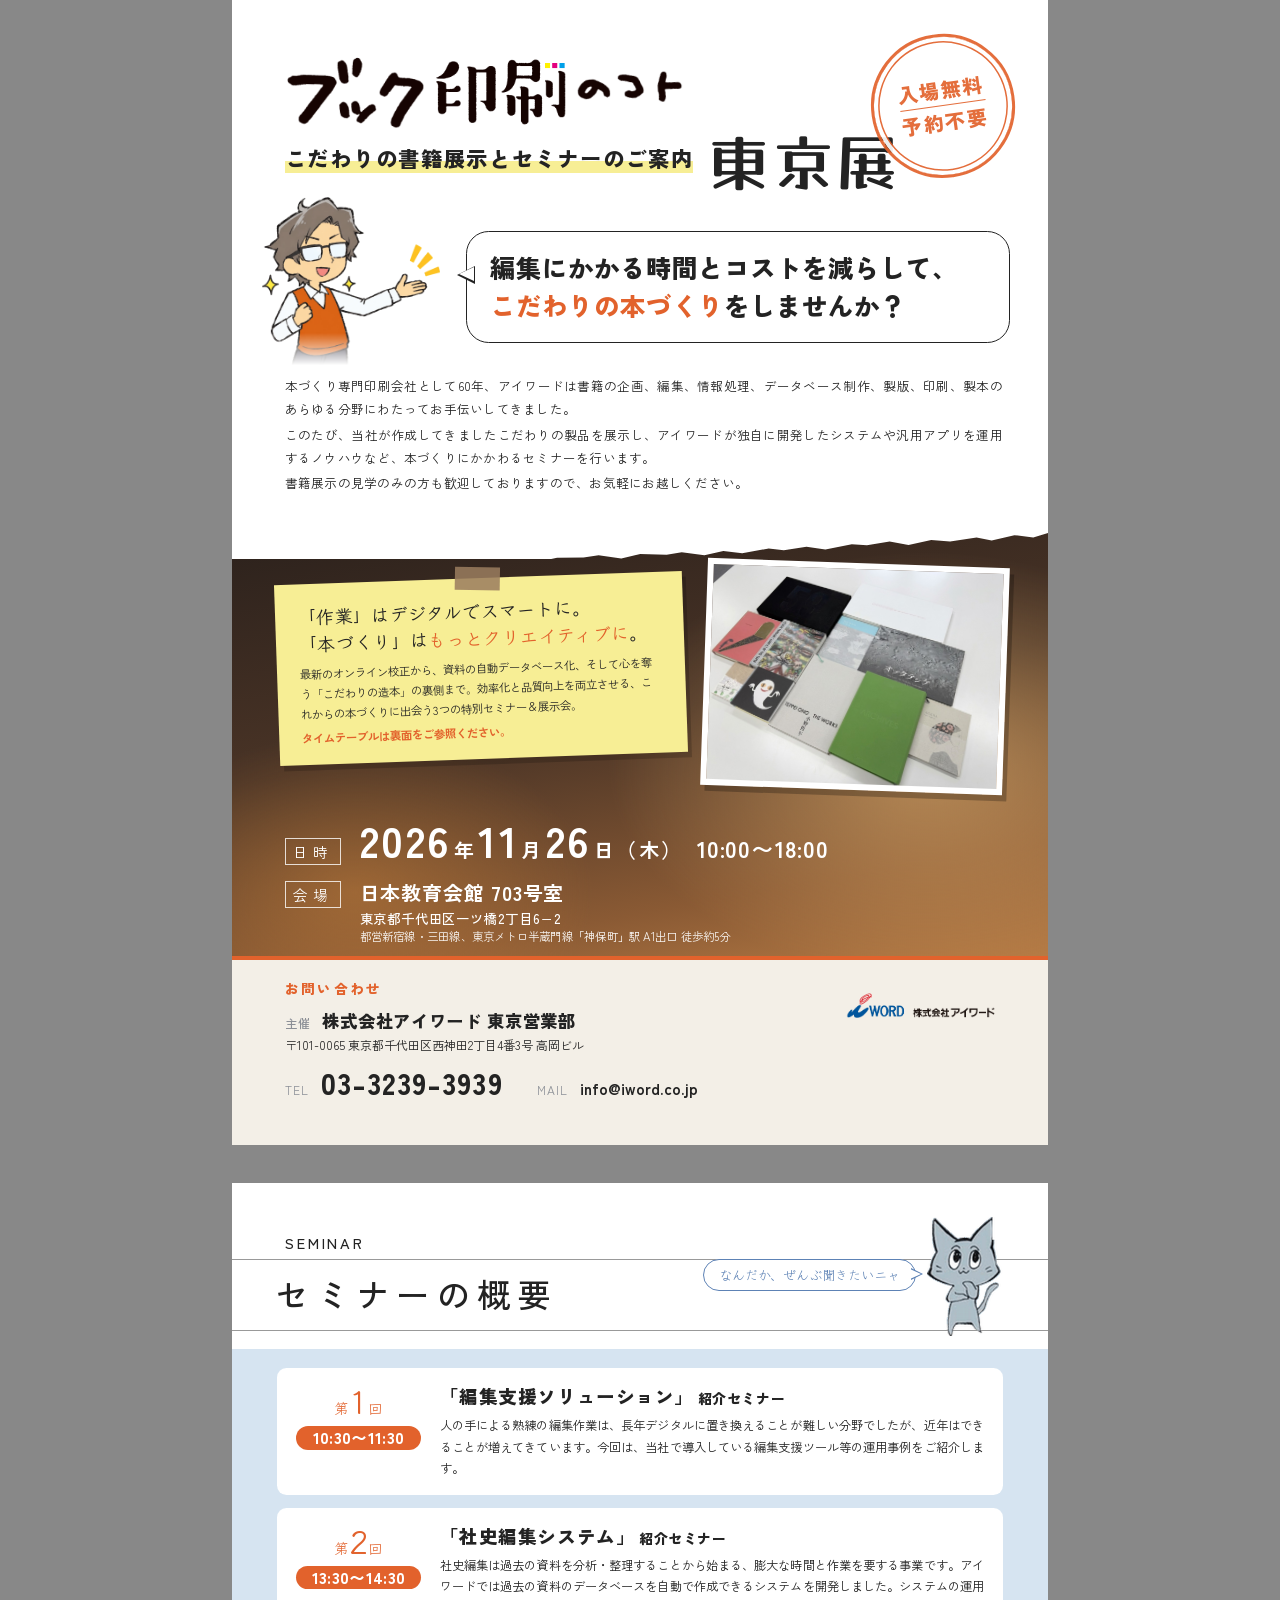
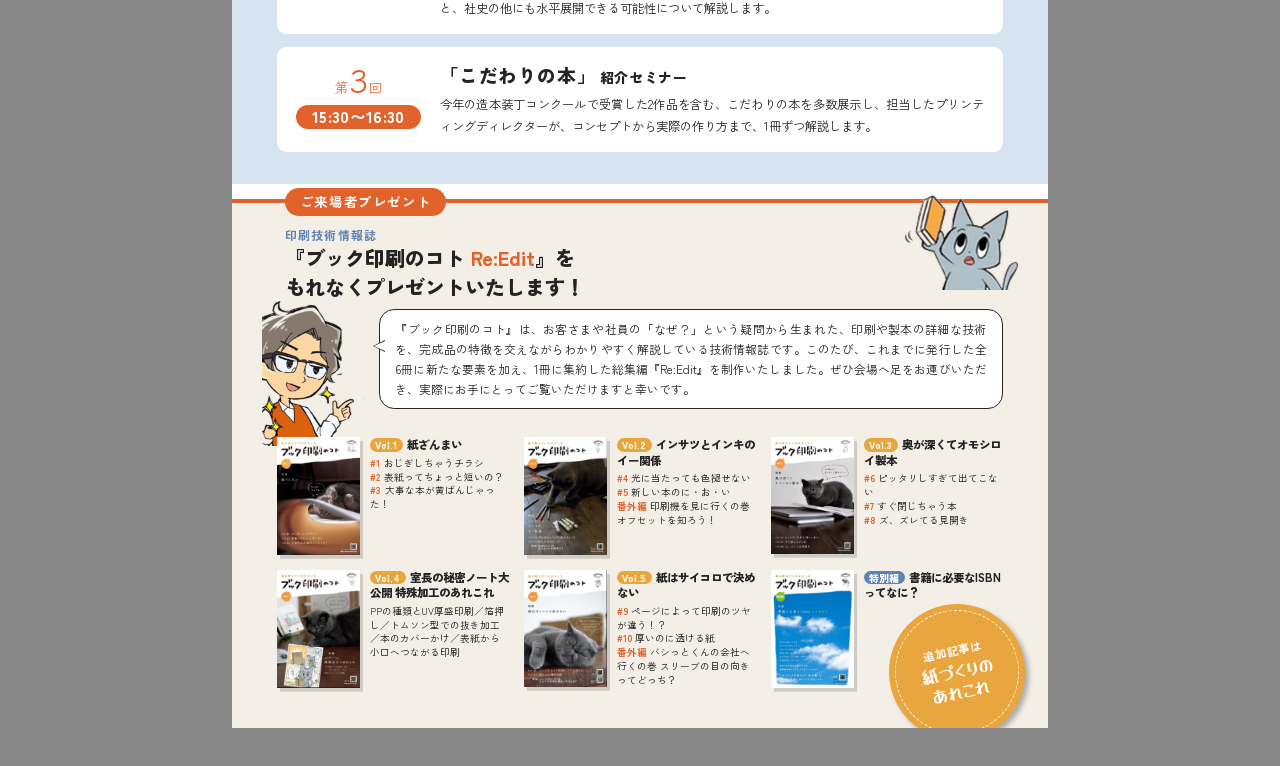
==== commit 0a0ef241: "東京展版：第14回赤字を反映、追加記事シールを追加 Co-Authored-By: Claude Opus 5.5 <noreply@anthropic.com> Claude-Session: ht" ====
--- a/flyer/tokyo/index.html
+++ b/flyer/tokyo/index.html
@@ -114,6 +114,10 @@
 .vol b span{display:inline-block;background:var(--mustard);color:#fff;font-size:7.5pt;padding:0 1.5mm;border-radius:2mm;margin-right:1mm}
 .vol.sp b span{background:var(--blue-d)}
 .vol li{list-style:none;font-size:7.2pt;line-height:1.45;padding-left:.2mm}
+.seal{position:absolute;left:174mm;top:106mm;width:36mm;height:36mm;border-radius:50%;background:var(--mustard);color:#fff;display:flex;flex-direction:column;align-items:center;justify-content:center;text-align:center;transform:rotate(-12deg);box-shadow:.8mm 1.2mm 1.5mm rgba(0,0,0,.28);z-index:4}
+.seal::before{content:"";position:absolute;inset:1.6mm;border-radius:50%;border:.4mm dashed rgba(255,255,255,.85)}
+.seal small{font-size:8.5pt;font-weight:700;letter-spacing:.08em}
+.seal b{font-family:"Yusei Magic",sans-serif;font-weight:400;font-size:13pt;line-height:1.2;margin-top:.8mm}
 .vol li i{font-style:normal;color:var(--orange);font-weight:700;margin-right:.8mm}
 </style>
 </head>
@@ -174,7 +178,7 @@
       <p>人の手による熟練の編集作業は、長年デジタルに置き換えることが難しい分野でしたが、近年はできることが増えてきています。今回は、当社で導入している編集支援ツール等の運用事例をご紹介します。</p></div></div>
     <div class="card"><div class="num"><small>第</small><b>2</b><small>回</small><span class="tm">13:30〜14:30</span></div><div>
       <h3>「社史編集システム」<small>紹介セミナー</small></h3>
-      <p>社史編集は過去の資料を分析・整理することから始まる事業です。アイワードでは過去の資料のデータベースを自動で作成できるシステムを開発しました。システムの運用と、社史の他にも水平展開できる事例について解説します。</p></div></div>
+      <p>社史編集は過去の資料を分析・整理することから始まる、膨大な時間と作業を要する事業です。アイワードでは過去の資料のデータベースを自動で作成できるシステムを開発しました。システムの運用と、社史の他にも水平展開できる可能性について解説します。</p></div></div>
     <div class="card"><div class="num"><small>第</small><b>3</b><small>回</small><span class="tm">15:30〜16:30</span></div><div>
       <h3>「こだわりの本」<small>紹介セミナー</small></h3>
       <p>今年の造本装丁コンクールで受賞した2作品を含む、こだわりの本を多数展示し、担当したプリンティングディレクターが、コンセプトから実際の作り方まで、1冊ずつ解説します。</p></div></div>
@@ -200,6 +204,7 @@
         <li><i>#9</i>ページによって印刷のツヤが違う！？</li><li><i>#10</i>厚いのに透ける紙</li><li><i>番外編</i>バシっとくんの会社へ行くの巻 スリーブの目の向きってどっち？</li></ul></div></div>
       <div class="vol sp"><img src="assets/special.png" alt="特別編"><div><b><span>特別編</span>書籍に必要なISBNってなに？</b></div></div>
     </div>
+    <div class="seal"><small>追加記事は</small><b>紙づくりの<br>あれこれ</b></div>
   </div>
 </section>
 
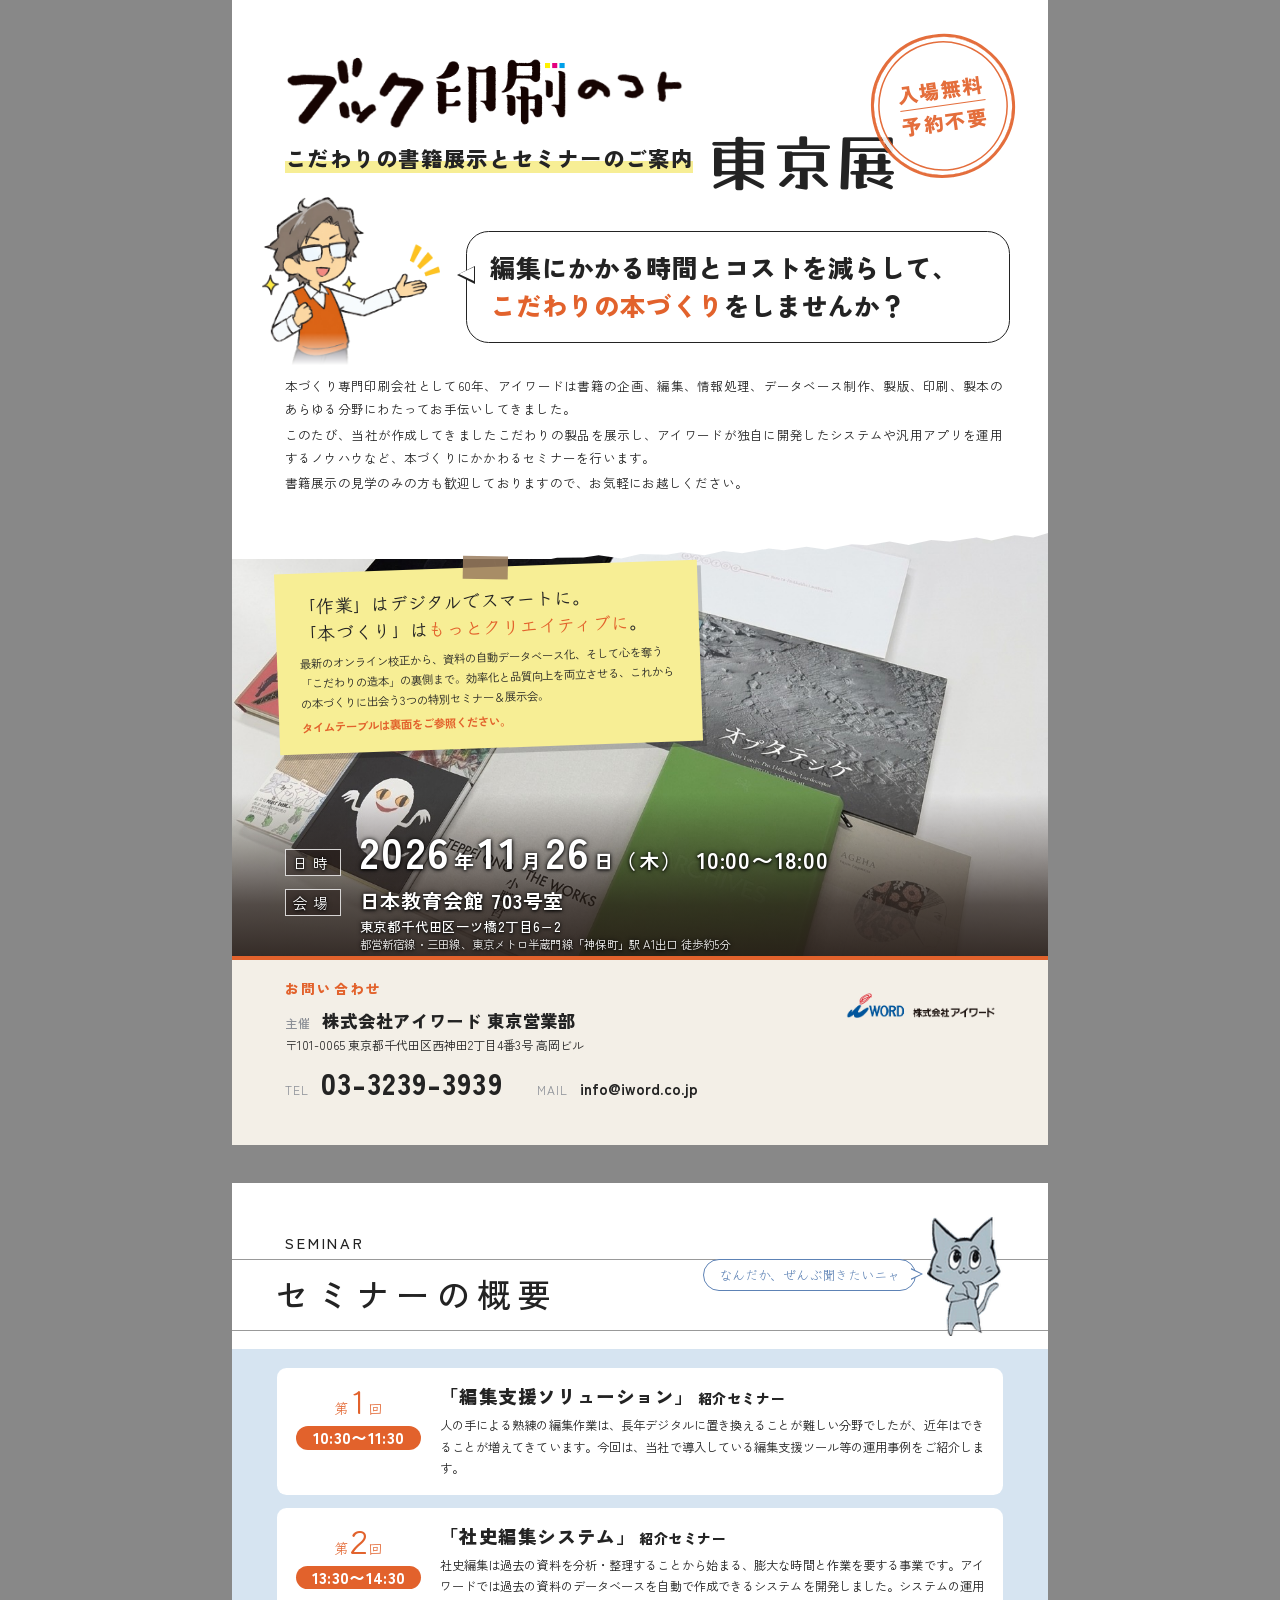
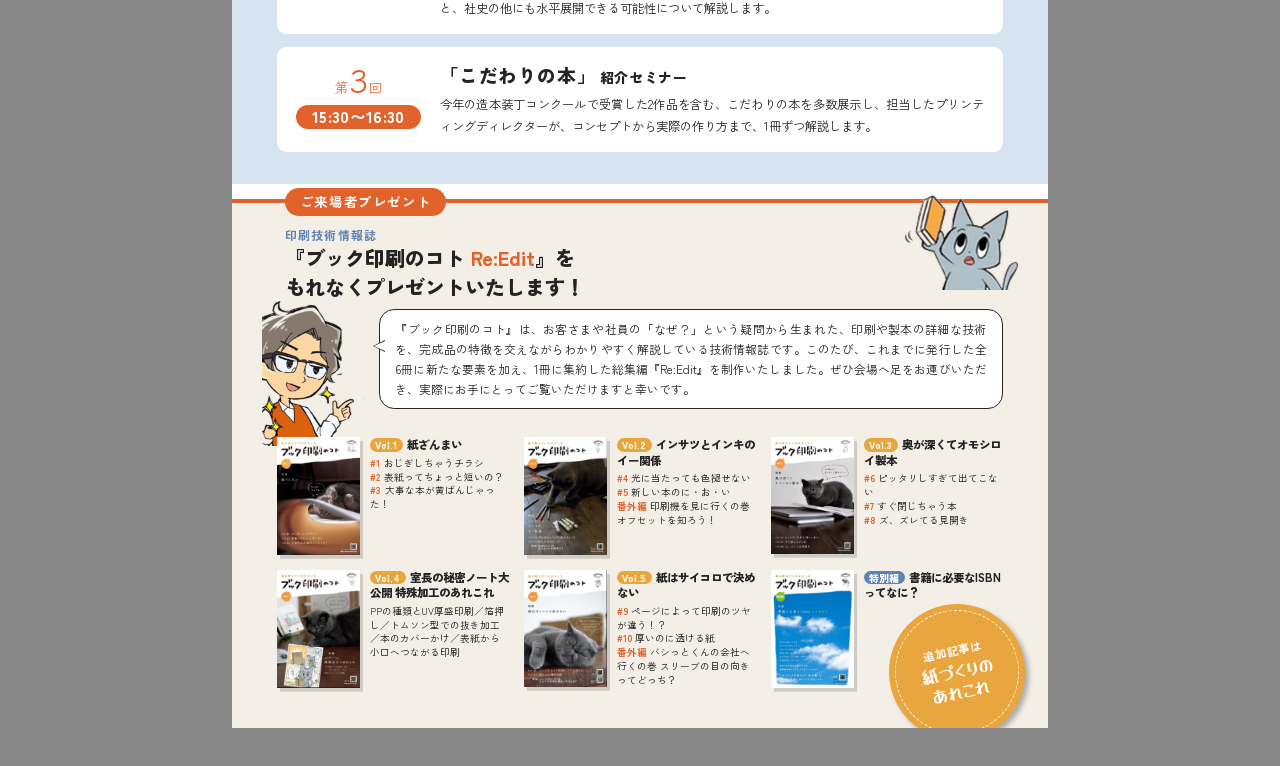
==== commit 7bf0f39c: "東京展版：表面の写真を全面に戻し、グラデーションを下部のみに Co-Authored-By: Claude Opus 5.5 <noreply@anthropic.com> Claude-Sessio" ====
--- a/flyer/tokyo/index.html
+++ b/flyer/tokyo/index.html
@@ -46,22 +46,18 @@
 .front .sub::after{content:"";position:absolute;left:-4.1mm;top:9.5mm;border:2.1mm solid transparent;border-right:4.2mm solid #fff}
 .front .intro{position:absolute;top:calc(var(--bleed) + 96mm);left:14mm;right:12mm;font-size:9.4pt;line-height:1.85;text-align:justify;letter-spacing:.02em}
 .front .intro p+p{margin-top:.6mm}
-.front .photo{position:absolute;left:0;right:0;top:140mm;height:113mm;
-  background:
-    radial-gradient(120mm 80mm at 85% 55%, rgba(240,190,120,.55), transparent 70%),
-    radial-gradient(90mm 60mm at 15% 85%, rgba(200,130,60,.5), transparent 70%),
-    linear-gradient(170deg,#2b211c 0%,#4a3426 45%,#8a5a34 80%,#b47a44 100%);}
-.front .window{position:absolute;top:149mm;right:11mm;width:80mm;height:60mm;background:url(assets/photo.jpg) center/cover no-repeat;border:1.8mm solid #fff;box-shadow:1.2mm 1.6mm 0 rgba(0,0,0,.25);transform:rotate(2deg);z-index:2}
+.front .photo{position:absolute;left:0;right:0;top:140mm;height:113mm;background:url(assets/photo.jpg) center 40%/cover no-repeat}
+.front .photo::after{content:"";position:absolute;inset:0;background:linear-gradient(to bottom,rgba(35,25,20,0) 62%,rgba(35,25,20,.75) 88%,rgba(35,25,20,.9) 100%)}
 .front .torn{position:absolute;left:0;top:136mm;width:216mm;height:12mm;z-index:1}
 .front .photo-note{position:absolute;right:12mm;top:239mm;font-size:7.5pt;color:rgba(255,255,255,.8);border:.3mm dashed rgba(255,255,255,.6);padding:.6mm 2mm}
-.front .sticky{position:absolute;top:153mm;left:12mm;width:108mm;background:var(--yellow);padding:5mm 6mm 4.5mm;transform:rotate(-2deg);box-shadow:1mm 1.5mm 0 rgba(0,0,0,.18);z-index:2}
+.front .sticky{position:absolute;top:150mm;left:12mm;width:112mm;background:var(--yellow);padding:5mm 6mm 4.5mm;transform:rotate(-2deg);box-shadow:1mm 1.5mm 0 rgba(0,0,0,.18);z-index:2}
 .front .sticky::before{content:"";position:absolute;top:-3mm;left:50%;width:12mm;height:6mm;margin-left:-6mm;background:#9a7d5e;opacity:.85;transform:rotate(3deg)}
 .front .sticky h3{font-family:"Klee One",cursive;font-weight:600;font-size:13.5pt;line-height:1.5;letter-spacing:.02em}
 .front .sticky h3 em{font-style:normal;color:var(--orange)}
 .front .sticky p{font-size:8.6pt;line-height:1.75;margin-top:1.8mm}
 .front .sticky p.tt{margin-top:1mm;font-weight:700;color:var(--orange)}
-.front .when{position:absolute;left:14mm;right:12mm;top:214mm;color:#fff;display:grid;grid-template-columns:auto 1fr;column-gap:5mm;row-gap:2mm;align-items:baseline;z-index:2}
-.front .when dt{font-size:11pt;letter-spacing:.3em;border:.3mm solid rgba(255,255,255,.8);padding:.5mm 2mm}
+.front .when{position:absolute;left:14mm;right:12mm;top:217mm;color:#fff;text-shadow:0 0 1.5mm rgba(0,0,0,.85),0 .3mm .8mm rgba(0,0,0,.9);display:grid;grid-template-columns:auto 1fr;column-gap:5mm;row-gap:1mm;align-items:baseline;z-index:2}
+.front .when dt{font-size:11pt;letter-spacing:.3em;border:.3mm solid rgba(255,255,255,.8);background:rgba(35,25,20,.55);padding:.5mm 2mm}
 .front .when dd{font-size:15pt;letter-spacing:.04em;line-height:1.45;font-weight:700}
 .front .when .date{font-size:32pt;font-weight:700;letter-spacing:.06em}
 .front .when .date small{font-size:15pt;margin:0 .5mm}
@@ -140,7 +136,6 @@
   </div>
 
   <div class="photo"></div>
-  <div class="window" role="img" aria-label="展示する本の写真"></div>
   <svg class="torn" viewBox="0 0 216 12" preserveAspectRatio="none"><path d="M0 0H216V5l-4 1.2-5-.6-6 1.4-4-.8-7 1.1-5-.4-6 1.3-5-.9-6 1-4-.3-7 1.4-5-.7-6 .9-4-.5-7 1.3-5-.6-5 1.1-6-.8-4 .7-7-.2-5 1.2-6-.9-4 .6-7 .1-5 1-6-.6-5 .9-4-.4-7 1.2-5-.5-6 .8-4-.2-6 1-5-.7-6 .9-5-.3-4 .8-7-.4-5 1-6-.6-7 .8H0z" fill="#fff"/></svg>
     <div class="sticky">
     <h3>「作業」はデジタルでスマートに。<br>「本づくり」は<em>もっとクリエイティブに</em>。</h3>
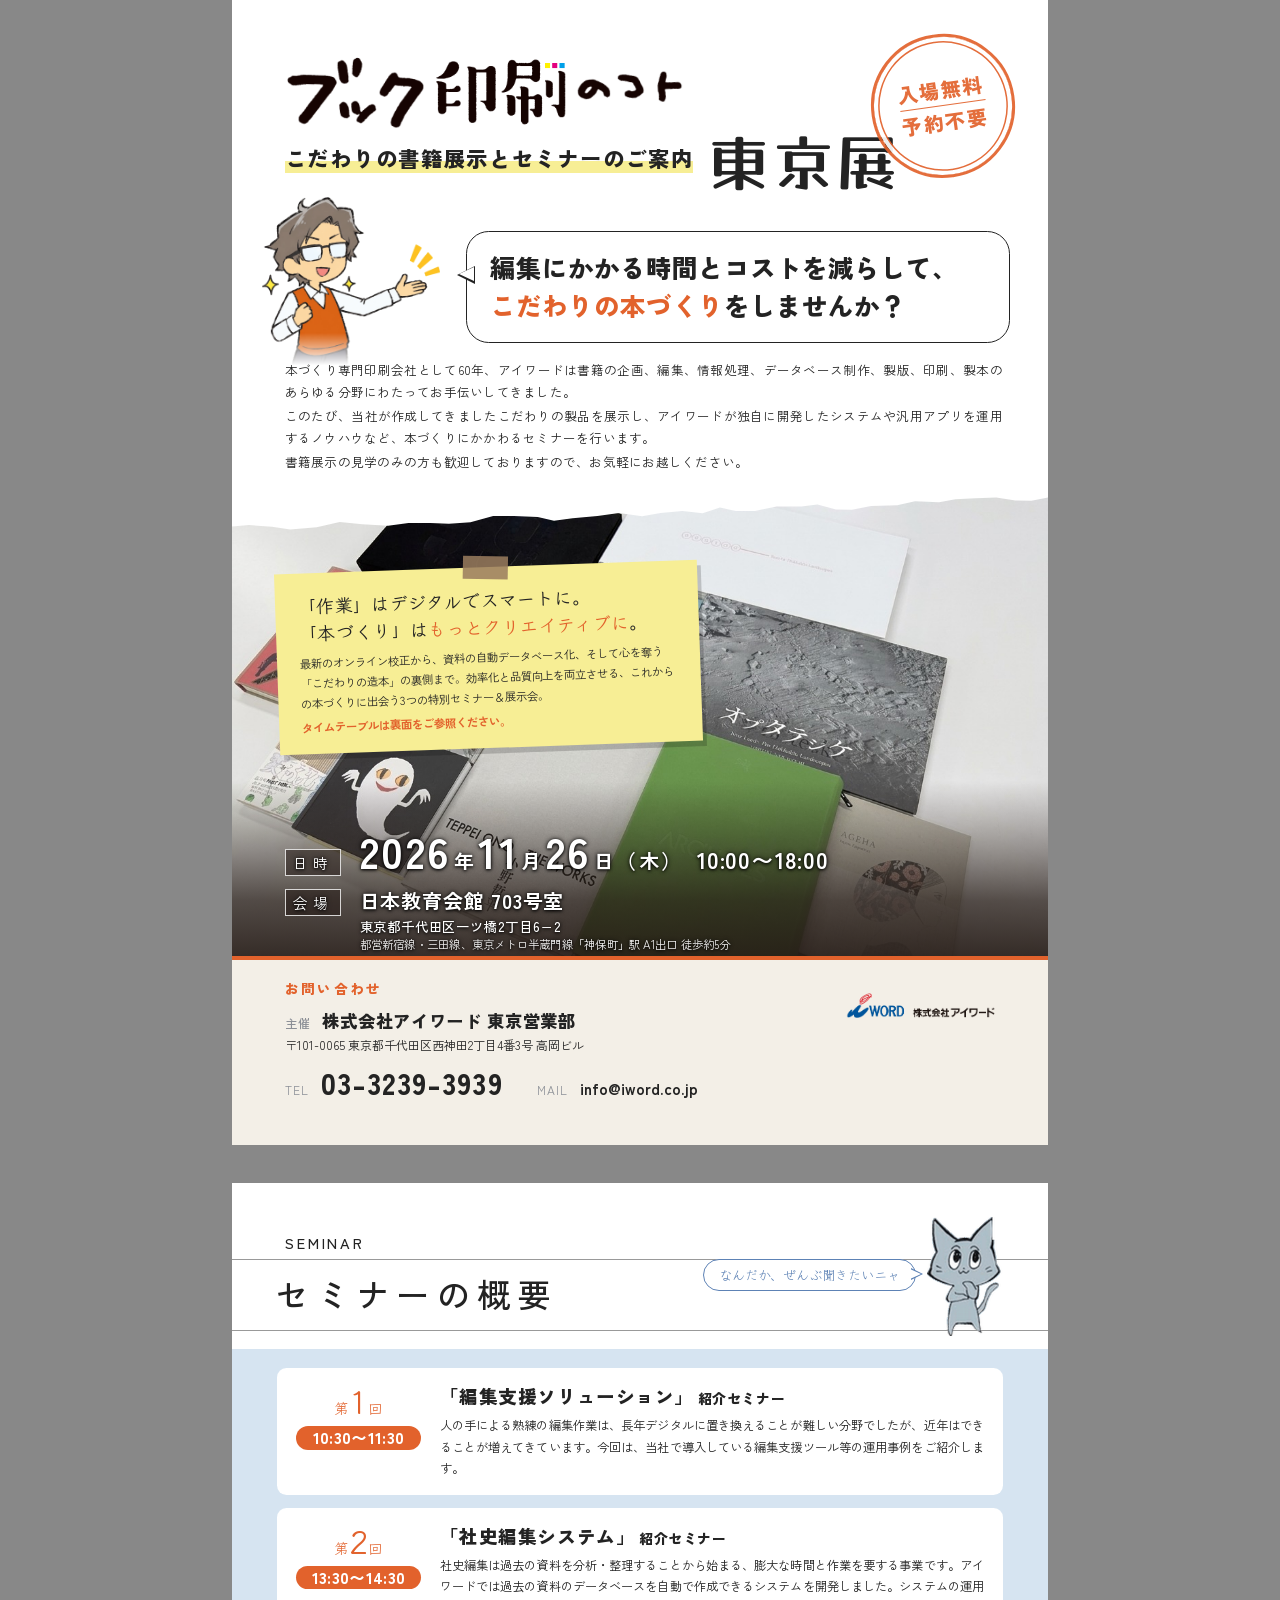
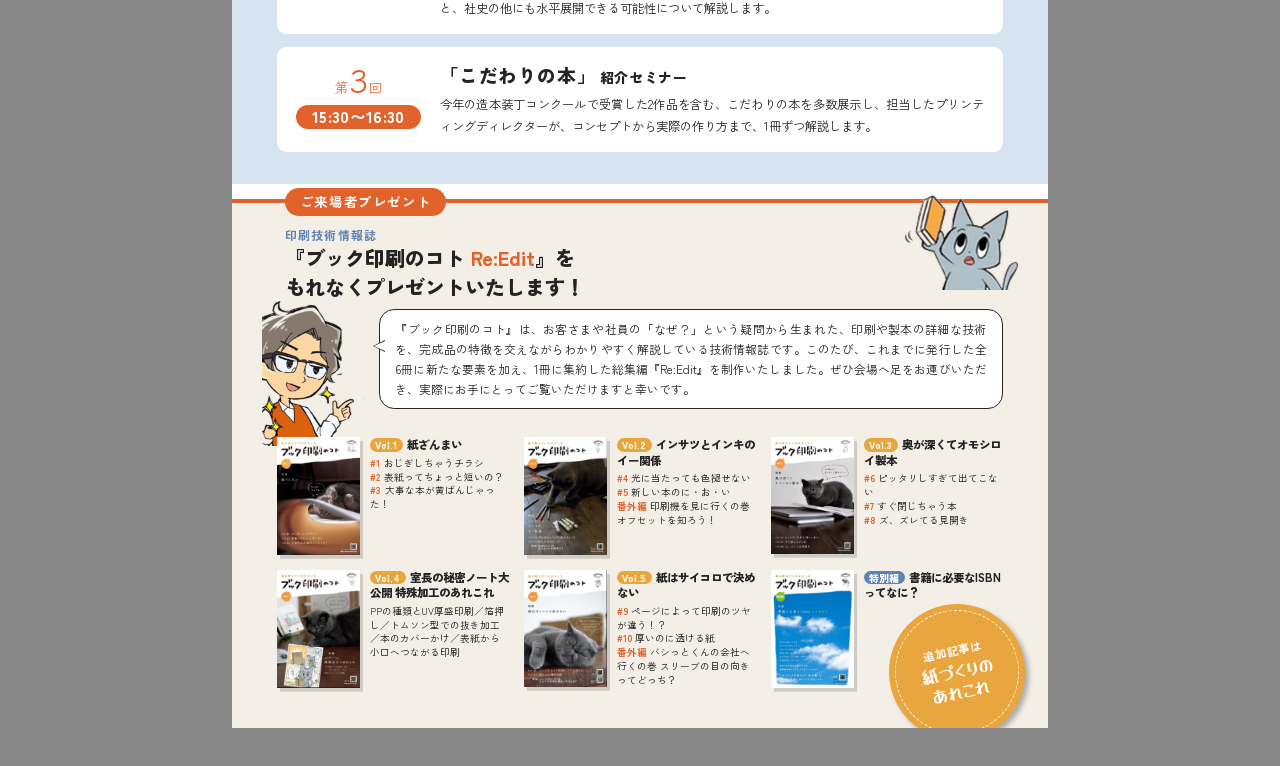
==== commit 1b5cb233: "東京展版：写真枠を上に広げ、グラデーション版で確定 Co-Authored-By: Claude Opus 5.5 <noreply@anthropic.com> Claude-Session: ht" ====
--- a/flyer/tokyo/index.html
+++ b/flyer/tokyo/index.html
@@ -44,11 +44,11 @@
 .front .sub em{font-style:normal;color:var(--orange)}
 .front .sub::before{content:"";position:absolute;left:-5.2mm;top:9mm;border:2.6mm solid transparent;border-right:4.8mm solid var(--ink)}
 .front .sub::after{content:"";position:absolute;left:-4.1mm;top:9.5mm;border:2.1mm solid transparent;border-right:4.2mm solid #fff}
-.front .intro{position:absolute;top:calc(var(--bleed) + 96mm);left:14mm;right:12mm;font-size:9.4pt;line-height:1.85;text-align:justify;letter-spacing:.02em}
+.front .intro{position:absolute;top:calc(var(--bleed) + 92mm);left:14mm;right:12mm;font-size:9.4pt;line-height:1.75;text-align:justify;letter-spacing:.02em}
 .front .intro p+p{margin-top:.6mm}
-.front .photo{position:absolute;left:0;right:0;top:140mm;height:113mm;background:url(assets/photo.jpg) center 40%/cover no-repeat}
+.front .photo{position:absolute;left:0;right:0;top:131mm;height:122mm;background:url(assets/photo.jpg) center 40%/cover no-repeat}
 .front .photo::after{content:"";position:absolute;inset:0;background:linear-gradient(to bottom,rgba(35,25,20,0) 62%,rgba(35,25,20,.75) 88%,rgba(35,25,20,.9) 100%)}
-.front .torn{position:absolute;left:0;top:136mm;width:216mm;height:12mm;z-index:1}
+.front .torn{position:absolute;left:0;top:127mm;width:216mm;height:16mm;z-index:1}
 .front .photo-note{position:absolute;right:12mm;top:239mm;font-size:7.5pt;color:rgba(255,255,255,.8);border:.3mm dashed rgba(255,255,255,.6);padding:.6mm 2mm}
 .front .sticky{position:absolute;top:150mm;left:12mm;width:112mm;background:var(--yellow);padding:5mm 6mm 4.5mm;transform:rotate(-2deg);box-shadow:1mm 1.5mm 0 rgba(0,0,0,.18);z-index:2}
 .front .sticky::before{content:"";position:absolute;top:-3mm;left:50%;width:12mm;height:6mm;margin-left:-6mm;background:#9a7d5e;opacity:.85;transform:rotate(3deg)}
@@ -136,7 +136,7 @@
   </div>
 
   <div class="photo"></div>
-  <svg class="torn" viewBox="0 0 216 12" preserveAspectRatio="none"><path d="M0 0H216V5l-4 1.2-5-.6-6 1.4-4-.8-7 1.1-5-.4-6 1.3-5-.9-6 1-4-.3-7 1.4-5-.7-6 .9-4-.5-7 1.3-5-.6-5 1.1-6-.8-4 .7-7-.2-5 1.2-6-.9-4 .6-7 .1-5 1-6-.6-5 .9-4-.4-7 1.2-5-.5-6 .8-4-.2-6 1-5-.7-6 .9-5-.3-4 .8-7-.4-5 1-6-.6-7 .8H0z" fill="#fff"/></svg>
+  <svg class="torn" viewBox="0 0 216 16" preserveAspectRatio="none"><path d="M0 0H216V4.6L216.0 4.6L211.5 5.5L207.3 5.4L202.2 4.6L196.7 4.8L191.4 5.1L187.1 5.9L180.7 5.6L176.0 6.7L169.1 6.9L164.0 7.9L159.8 7.8L154.9 6.5L150.6 7.0L144.1 7.0L138.4 8.2L133.3 8.2L129.1 7.3L124.5 8.8L119.2 8.2L113.4 8.7L108.5 9.6L102.4 8.7L96.7 9.5L90.1 10.1L85.2 10.8L80.9 9.8L74.6 9.5L69.1 9.5L63.1 11.2L57.4 11.6L52.5 11.4L46.7 11.4L41.3 12.1L34.5 11.7L28.5 11.1L22.4 12.5L15.4 13.1L10.6 12.4L4.5 11.9L0 12.3z" fill="#fff"/></svg>
     <div class="sticky">
     <h3>「作業」はデジタルでスマートに。<br>「本づくり」は<em>もっとクリエイティブに</em>。</h3>
     <p>最新のオンライン校正から、資料の自動データベース化、そして心を奪う「こだわりの造本」の裏側まで。効率化と品質向上を両立させる、これからの本づくりに出会う3つの特別セミナー＆展示会。</p>
